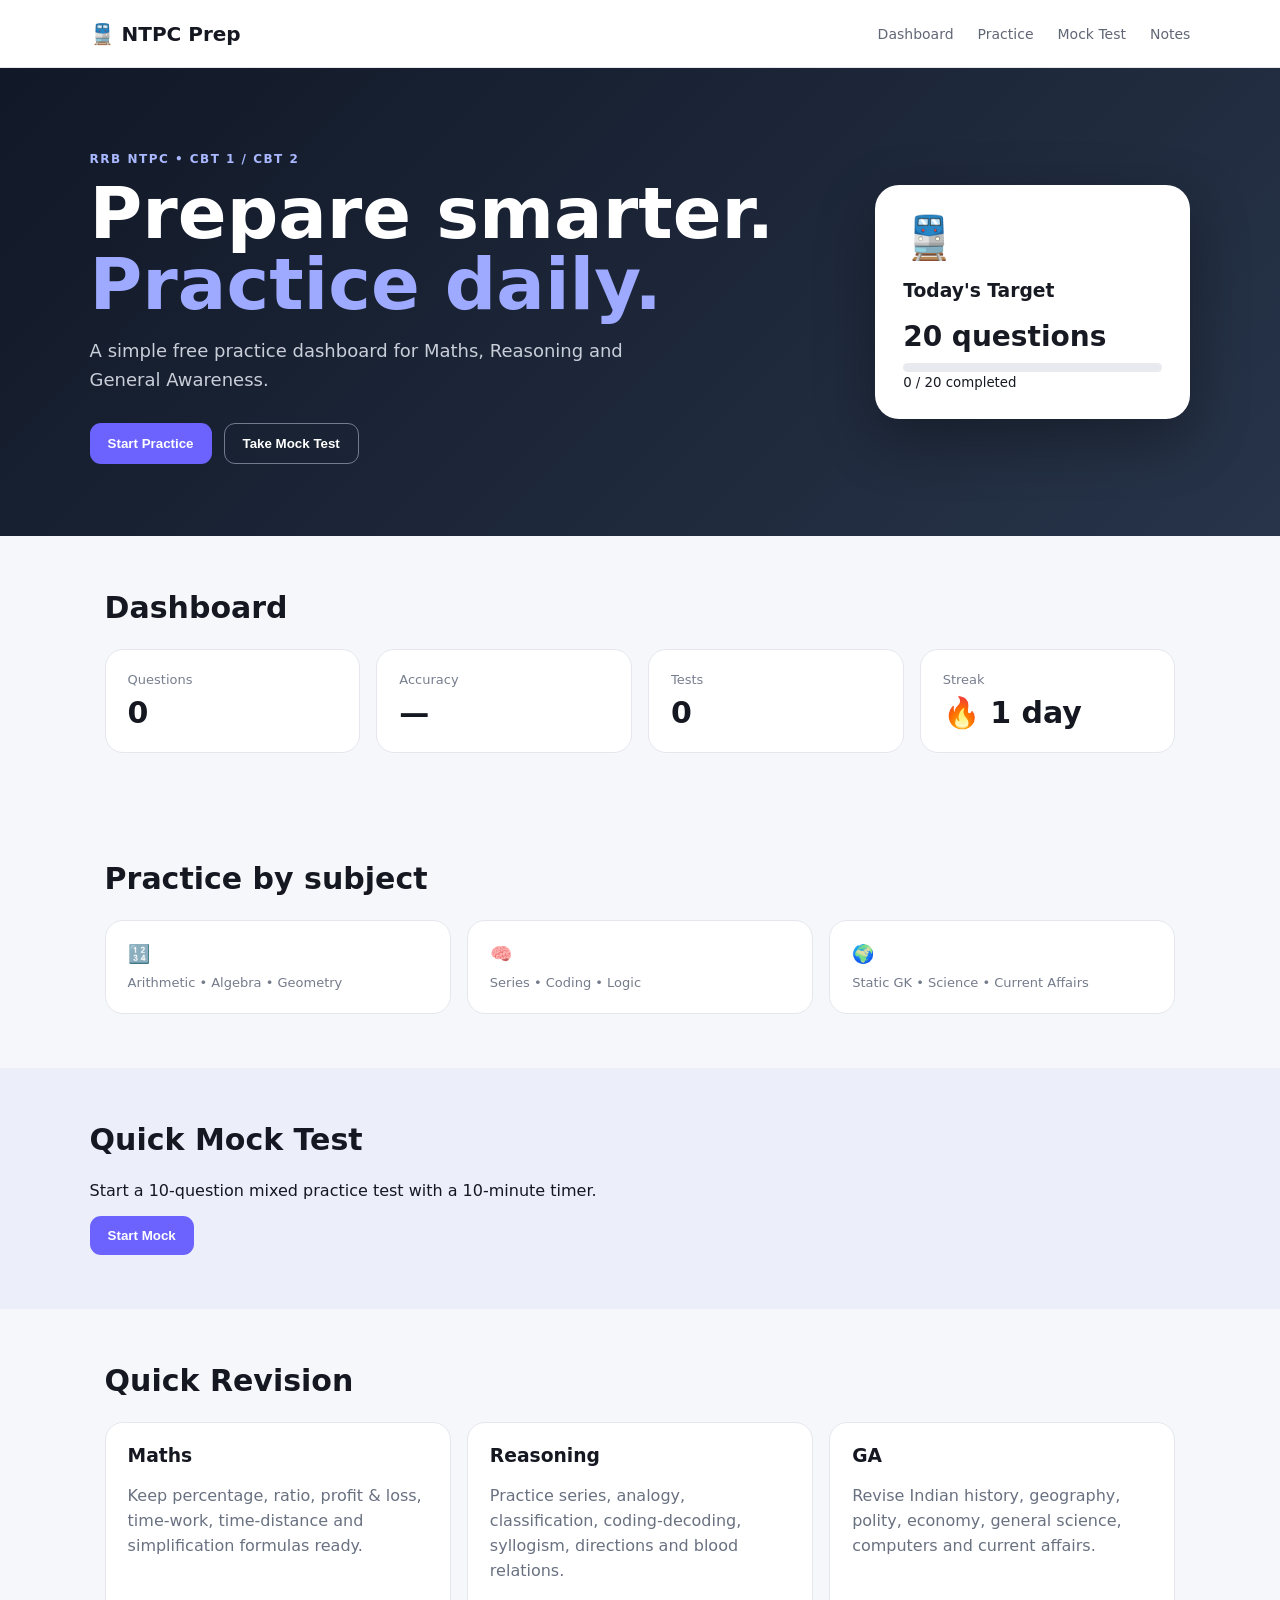
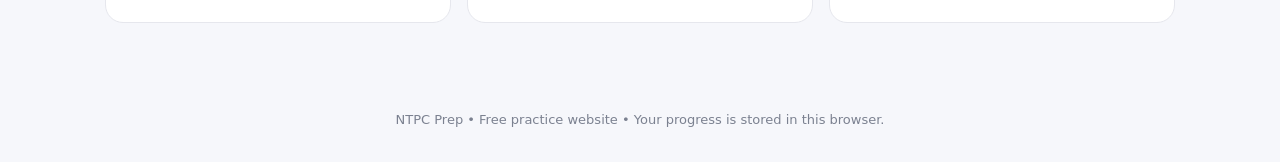
==== index.html @ fe6a7a43 "INITIAL changes" ====
<!DOCTYPE html>
<html lang="en">
<head>
<meta charset="UTF-8">
<meta name="viewport" content="width=device-width,initial-scale=1">
<title>NTPC Prep — RRB NTPC Practice</title>
<link rel="stylesheet" href="style.css">
</head>
<body>
<header class="topbar">
  <div class="brand">🚆 <span>NTPC Prep</span></div>
  <nav><a href="#dashboard">Dashboard</a><a href="#practice">Practice</a><a href="#mock">Mock Test</a><a href="#notes">Notes</a></nav>
</header>

<main>
<section class="hero">
  <div>
    <p class="eyebrow">RRB NTPC • CBT 1 / CBT 2</p>
    <h1>Prepare smarter.<br><span>Practice daily.</span></h1>
    <p class="sub">A simple free practice dashboard for Maths, Reasoning and General Awareness.</p>
    <div class="actions"><button onclick="scrollToId('practice')">Start Practice</button><button class="ghost" onclick="scrollToId('mock')">Take Mock Test</button></div>
  </div>
  <div class="hero-card">
    <div class="train">🚆</div>
    <h3>Today's Target</h3><strong id="target">20 questions</strong>
    <div class="progress"><i id="targetBar"></i></div>
    <small id="targetText">0 / 20 completed</small>
  </div>
</section>

<section id="dashboard" class="section">
<h2>Dashboard</h2>
<div class="cards">
  <div class="stat"><span>Questions</span><b id="qCount">0</b></div>
  <div class="stat"><span>Accuracy</span><b id="accuracy">—</b></div>
  <div class="stat"><span>Tests</span><b id="testCount">0</b></div>
  <div class="stat"><span>Streak</span><b>🔥 1 day</b></div>
</div>
</section>

<section id="practice" class="section">
<h2>Practice by subject</h2>
<div class="subjects">
 <button class="subject" onclick="startPractice('Maths')"><b>🔢 Maths</b><span>Arithmetic • Algebra • Geometry</span></button>
 <button class="subject" onclick="startPractice('Reasoning')"><b>🧠 Reasoning</b><span>Series • Coding • Logic</span></button>
 <button class="subject" onclick="startPractice('GA')"><b>🌍 General Awareness</b><span>Static GK • Science • Current Affairs</span></button>
</div>
<div id="quiz" class="quiz hidden"></div>
</section>

<section id="mock" class="section alt">
<h2>Quick Mock Test</h2>
<p>Start a 10-question mixed practice test with a 10-minute timer.</p>
<button onclick="startMock()">Start Mock</button>
<div id="mockBox" class="quiz hidden"></div>
</section>

<section id="notes" class="section">
<h2>Quick Revision</h2>
<div class="notes-grid">
 <article><h3>Maths</h3><p>Keep percentage, ratio, profit & loss, time-work, time-distance and simplification formulas ready.</p></article>
 <article><h3>Reasoning</h3><p>Practice series, analogy, classification, coding-decoding, syllogism, directions and blood relations.</p></article>
 <article><h3>GA</h3><p>Revise Indian history, geography, polity, economy, general science, computers and current affairs.</p></article>
</div>
</section>
</main>
<footer>NTPC Prep • Free practice website • Your progress is stored in this browser.</footer>
<script src="app.js"></script>
</body>
</html>
---- style.css ----
*{box-sizing:border-box}body{margin:0;font-family:Inter,system-ui,-apple-system,Segoe UI,sans-serif;background:#f6f7fb;color:#151821}a{text-decoration:none;color:inherit}.topbar{height:68px;background:#fff;border-bottom:1px solid #e7e8ee;display:flex;align-items:center;justify-content:space-between;padding:0 7%;position:sticky;top:0;z-index:10}.brand{font-weight:800;font-size:20px}.topbar nav{display:flex;gap:24px;color:#626776;font-size:14px}.hero{padding:72px 7%;display:grid;grid-template-columns:1.4fr .6fr;gap:50px;align-items:center;background:linear-gradient(135deg,#111827,#273449);color:#fff}.eyebrow{color:#a9b8ff;font-weight:700;letter-spacing:1.5px;font-size:12px}.hero h1{font-size:clamp(42px,6vw,72px);line-height:.98;margin:12px 0}.hero h1 span{color:#9eaaff}.sub{max-width:600px;color:#c9ced9;font-size:18px;line-height:1.6}.actions{display:flex;gap:12px;margin-top:28px}.hero-card{background:#fff;color:#171a22;padding:28px;border-radius:24px;box-shadow:0 20px 60px #0005}.train{font-size:42px}.hero-card strong{display:block;font-size:28px;margin:10px 0}.progress{height:9px;background:#e8eaf0;border-radius:99px;overflow:hidden}.progress i{display:block;height:100%;width:0;background:#6c63ff}.section{padding:54px 7%;max-width:1250px;margin:auto}.section h2{font-size:30px;margin:0 0 24px}.cards{display:grid;grid-template-columns:repeat(4,1fr);gap:16px}.stat,.subject,article{background:#fff;border:1px solid #e6e7ed;border-radius:18px;padding:22px}.stat span{display:block;color:#777e8e;font-size:13px}.stat b{font-size:30px;margin-top:8px;display:block}.subjects{display:grid;grid-template-columns:repeat(3,1fr);gap:16px}.subject{text-align:left;cursor:pointer;font:inherit}.subject b{display:block;font-size:18px;margin-bottom:8px}.subject span{color:#747b8b;font-size:13px}.alt{max-width:none;background:#eceefa}.quiz{margin-top:22px;background:#fff;border:1px solid #e1e3eb;border-radius:20px;padding:24px;max-width:800px}.hidden{display:none}.quiz h3{margin-top:0}.option{display:block;width:100%;text-align:left;padding:13px;margin:9px 0;border:1px solid #dddfea;border-radius:12px;background:#fafaff;cursor:pointer}.option:hover{border-color:#6c63ff}.option.correct{background:#e7f7ec;border-color:#42a866}.option.wrong{background:#fdeaea;border-color:#d75b5b}button{border:0;border-radius:11px;padding:12px 18px;background:#6c63ff;color:#fff;font-weight:700;cursor:pointer}.ghost{background:transparent;border:1px solid #727b90}.notes-grid{display:grid;grid-template-columns:repeat(3,1fr);gap:16px}article h3{margin-top:0}article p{color:#697181;line-height:1.55}footer{text-align:center;padding:35px;color:#7b8190;font-size:13px}@media(max-width:760px){.topbar nav{display:none}.hero{grid-template-columns:1fr;padding:50px 6%}.cards,.subjects,.notes-grid{grid-template-columns:1fr 1fr}.section{padding:42px 6%}}@media(max-width:480px){.cards,.subjects,.notes-grid{grid-template-columns:1fr}.hero h1{font-size:48px}}
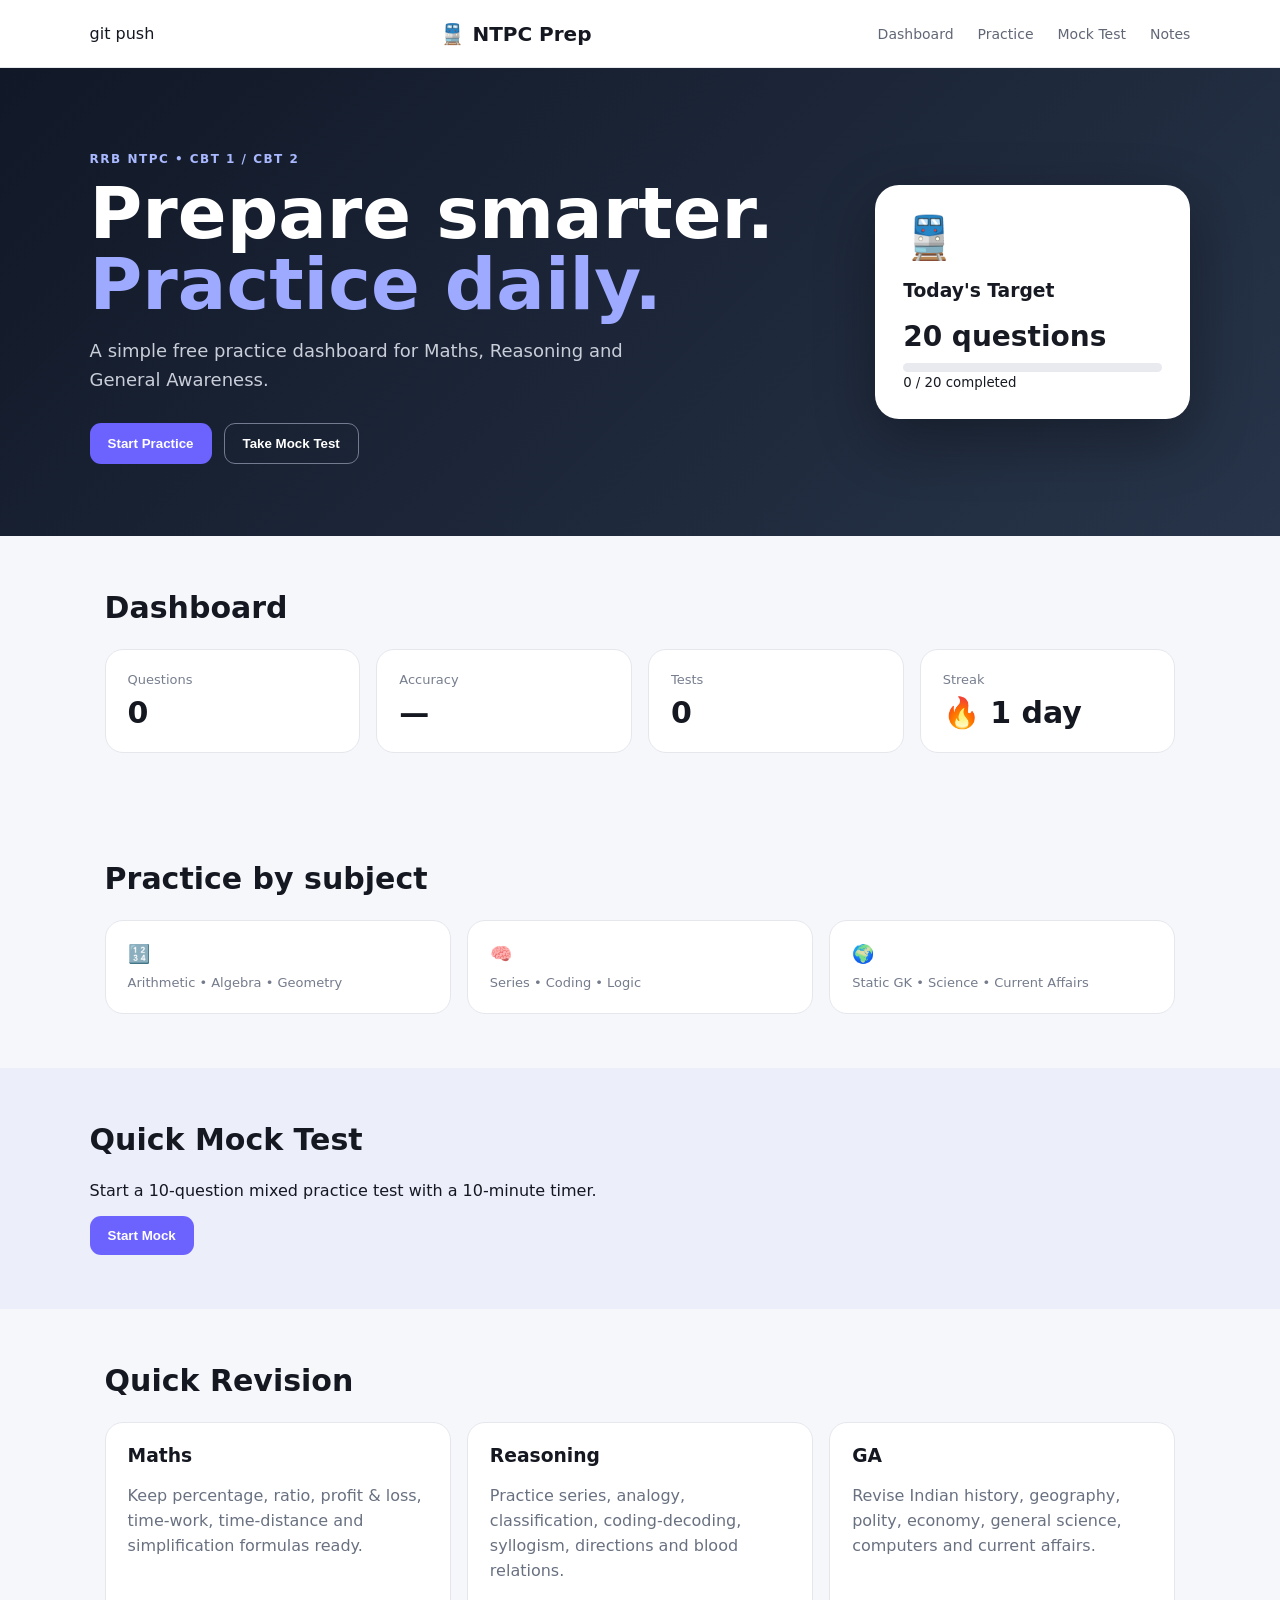
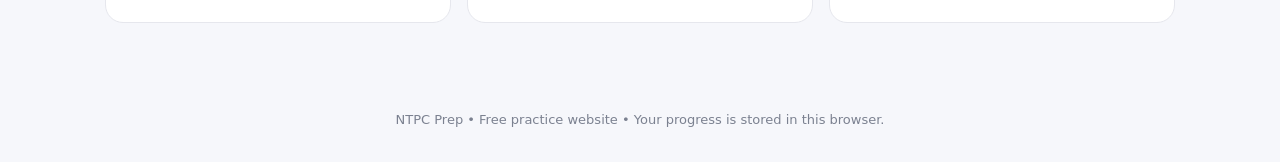
==== commit a5bcf4d8: "test" ====
--- a/index.html
+++ b/index.html
@@ -3,11 +3,11 @@
 <head>
 <meta charset="UTF-8">
 <meta name="viewport" content="width=device-width,initial-scale=1">
-<title>NTPC Prep — RRB NTPC Practice</title>
+<title>NTPC Prep — RRB NTPC</title>
 <link rel="stylesheet" href="style.css">
 </head>
 <body>
-<header class="topbar">
+<header class="topbar">git push
   <div class="brand">🚆 <span>NTPC Prep</span></div>
   <nav><a href="#dashboard">Dashboard</a><a href="#practice">Practice</a><a href="#mock">Mock Test</a><a href="#notes">Notes</a></nav>
 </header>
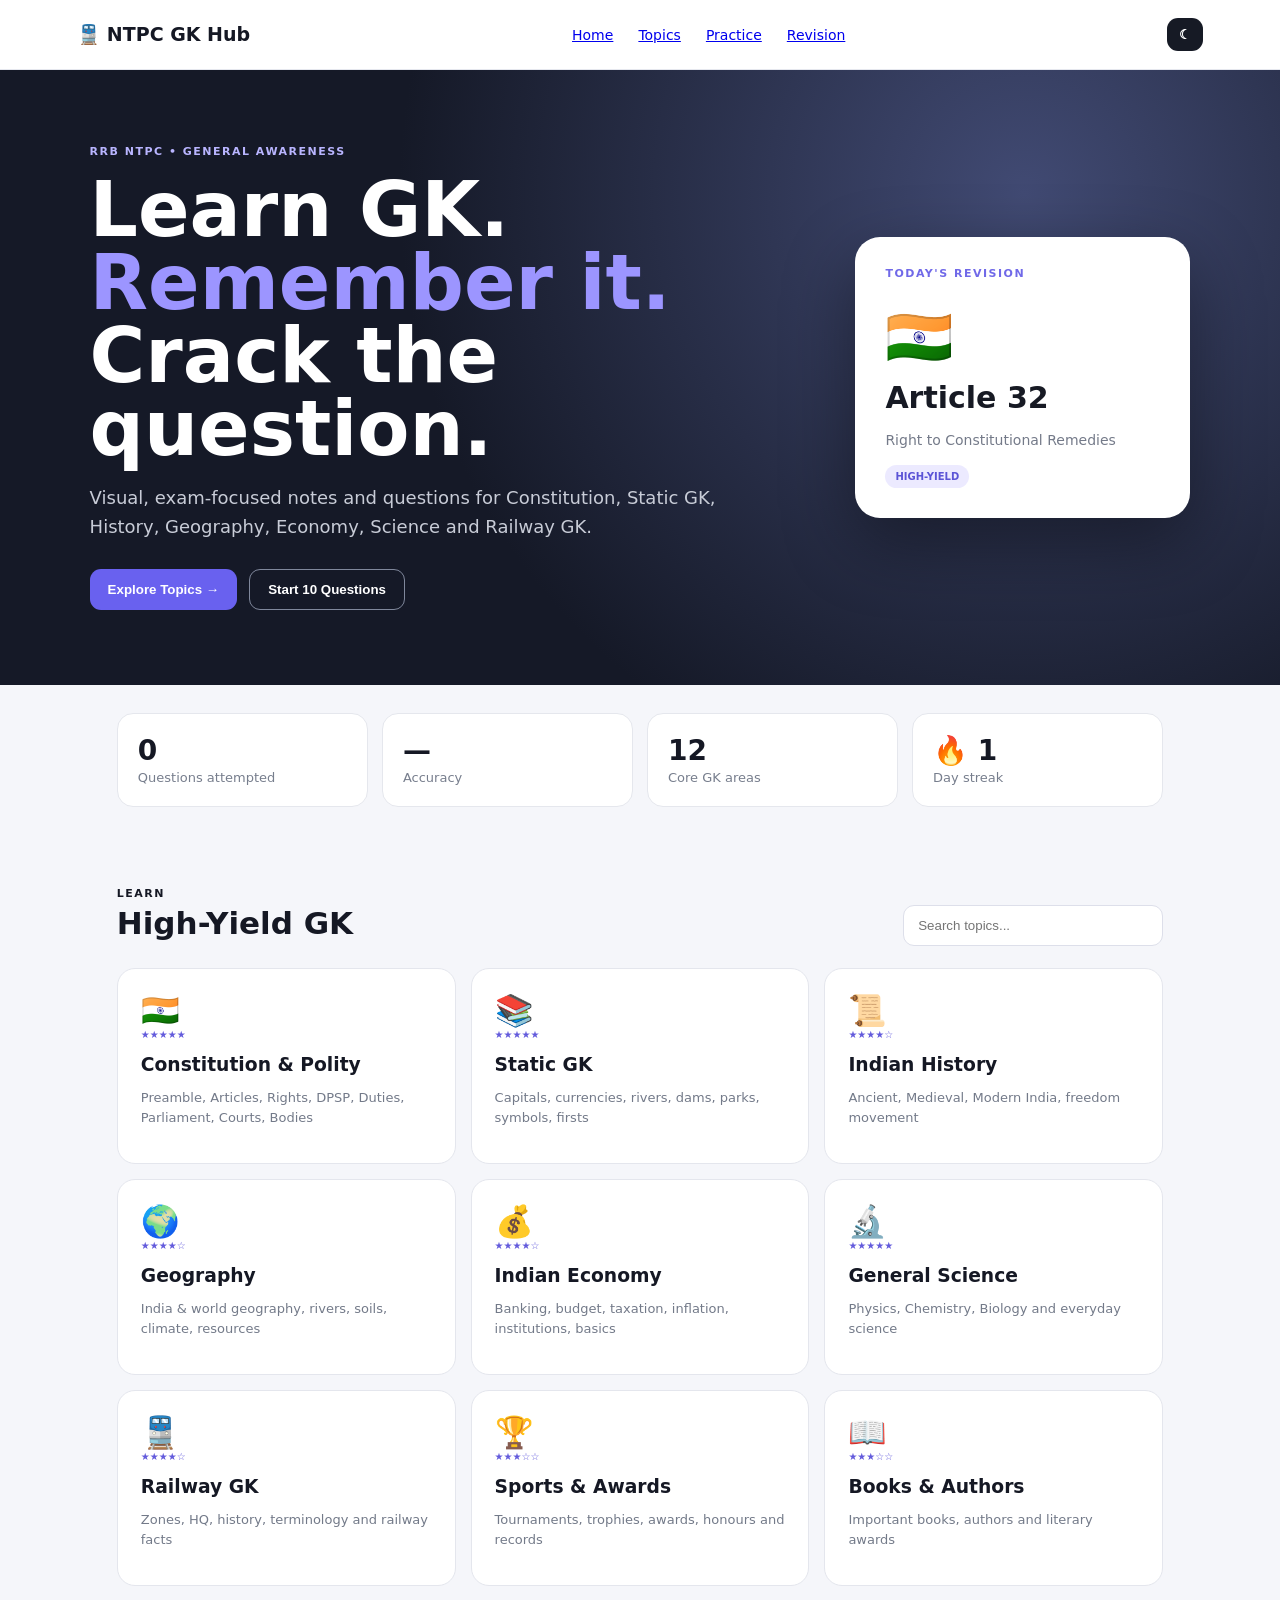
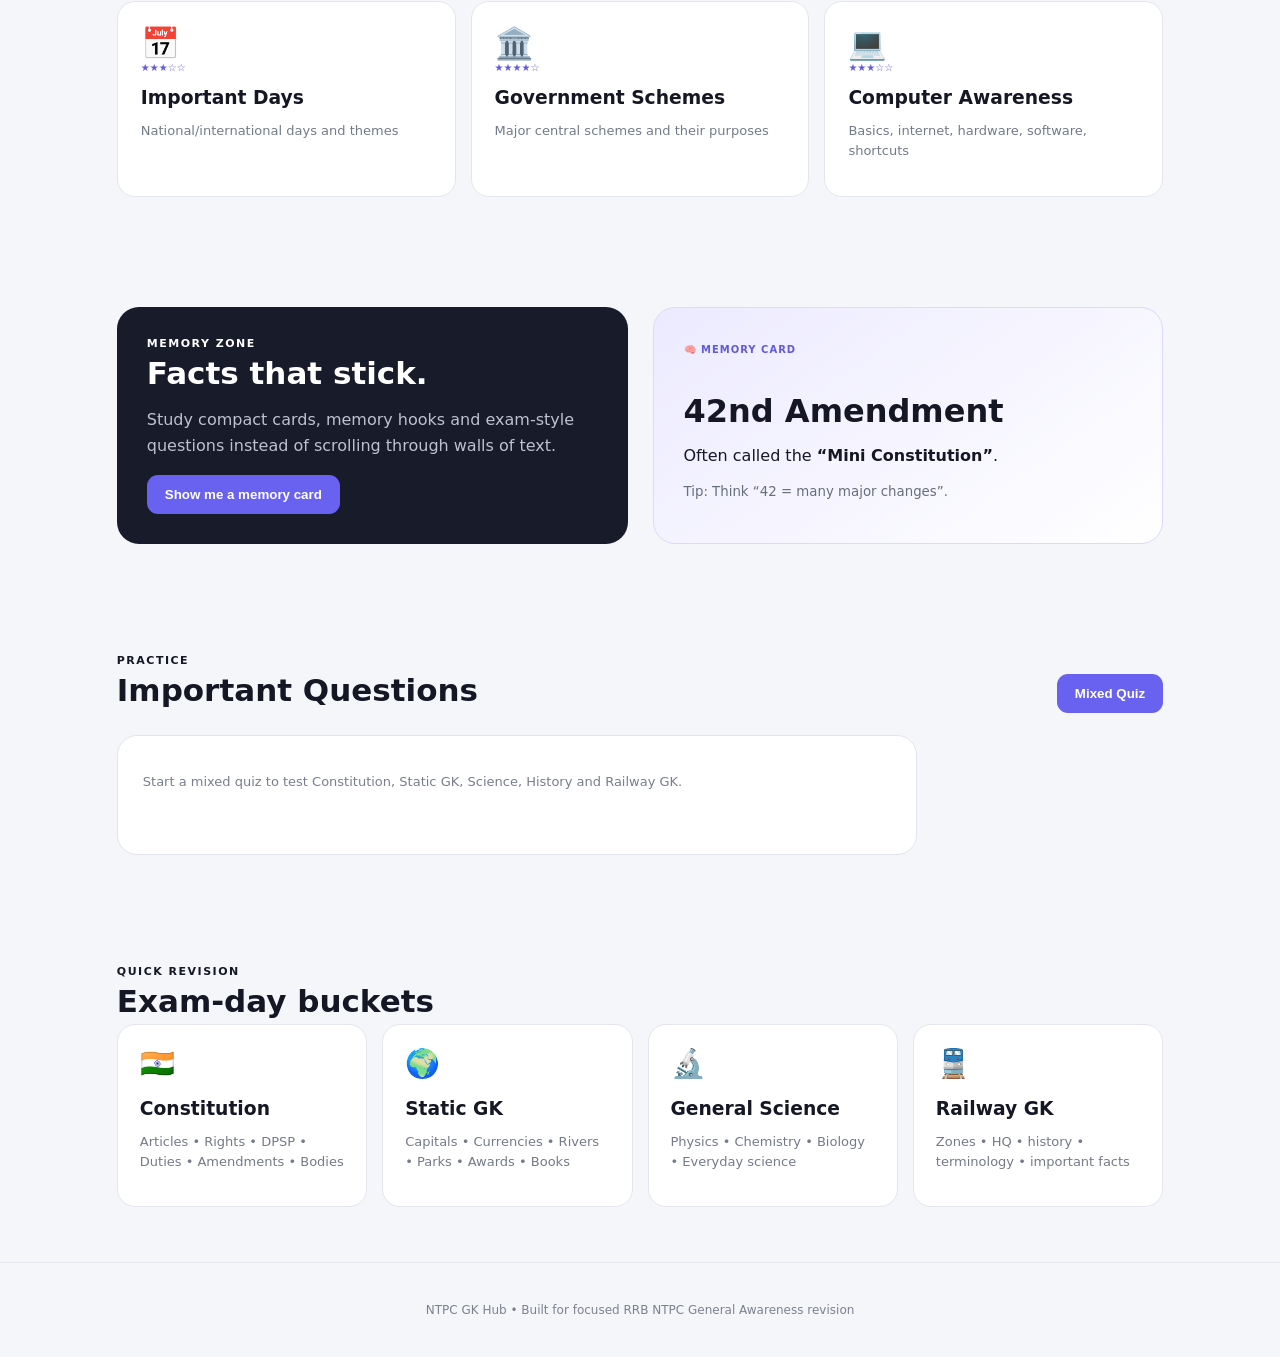
==== commit 76473443: "GS Specific" ====
--- a/index.html
+++ b/index.html
@@ -1,70 +1,66 @@
-<!DOCTYPE html>
+<!doctype html>
 <html lang="en">
 <head>
-<meta charset="UTF-8">
-<meta name="viewport" content="width=device-width,initial-scale=1">
-<title>NTPC Prep — RRB NTPC</title>
+<meta charset="utf-8"><meta name="viewport" content="width=device-width,initial-scale=1">
+<title>NTPC GK Hub — RRB NTPC General Awareness</title>
 <link rel="stylesheet" href="style.css">
 </head>
 <body>
-<header class="topbar">git push
-  <div class="brand">🚆 <span>NTPC Prep</span></div>
-  <nav><a href="#dashboard">Dashboard</a><a href="#practice">Practice</a><a href="#mock">Mock Test</a><a href="#notes">Notes</a></nav>
+<header class="top">
+  <div class="logo">🚆 <b>NTPC GK Hub</b></div>
+  <nav><a href="#home">Home</a><a href="#topics">Topics</a><a href="#practice">Practice</a><a href="#revision">Revision</a></nav>
+  <button class="mode" onclick="toggleMode()">☾</button>
 </header>
 
-<main>
+<main id="home">
 <section class="hero">
   <div>
-    <p class="eyebrow">RRB NTPC • CBT 1 / CBT 2</p>
-    <h1>Prepare smarter.<br><span>Practice daily.</span></h1>
-    <p class="sub">A simple free practice dashboard for Maths, Reasoning and General Awareness.</p>
-    <div class="actions"><button onclick="scrollToId('practice')">Start Practice</button><button class="ghost" onclick="scrollToId('mock')">Take Mock Test</button></div>
+    <div class="pill">RRB NTPC • GENERAL AWARENESS</div>
+    <h1>Learn GK.<br><em>Remember it.</em><br>Crack the question.</h1>
+    <p>Visual, exam-focused notes and questions for Constitution, Static GK, History, Geography, Economy, Science and Railway GK.</p>
+    <div class="heroBtns"><button onclick="go('topics')">Explore Topics →</button><button class="outline" onclick="startQuiz()">Start 10 Questions</button></div>
   </div>
-  <div class="hero-card">
-    <div class="train">🚆</div>
-    <h3>Today's Target</h3><strong id="target">20 questions</strong>
-    <div class="progress"><i id="targetBar"></i></div>
-    <small id="targetText">0 / 20 completed</small>
+  <div class="daily">
+    <div class="small">TODAY'S REVISION</div>
+    <div class="factIcon">🇮🇳</div>
+    <h3>Article 32</h3>
+    <p>Right to Constitutional Remedies</p>
+    <div class="tag">HIGH-YIELD</div>
   </div>
 </section>
 
-<section id="dashboard" class="section">
-<h2>Dashboard</h2>
-<div class="cards">
-  <div class="stat"><span>Questions</span><b id="qCount">0</b></div>
-  <div class="stat"><span>Accuracy</span><b id="accuracy">—</b></div>
-  <div class="stat"><span>Tests</span><b id="testCount">0</b></div>
-  <div class="stat"><span>Streak</span><b>🔥 1 day</b></div>
-</div>
+<section class="wrap stats">
+ <div><b id="qDone">0</b><span>Questions attempted</span></div>
+ <div><b id="accuracy">—</b><span>Accuracy</span></div>
+ <div><b>12</b><span>Core GK areas</span></div>
+ <div><b>🔥 1</b><span>Day streak</span></div>
 </section>
 
-<section id="practice" class="section">
-<h2>Practice by subject</h2>
-<div class="subjects">
- <button class="subject" onclick="startPractice('Maths')"><b>🔢 Maths</b><span>Arithmetic • Algebra • Geometry</span></button>
- <button class="subject" onclick="startPractice('Reasoning')"><b>🧠 Reasoning</b><span>Series • Coding • Logic</span></button>
- <button class="subject" onclick="startPractice('GA')"><b>🌍 General Awareness</b><span>Static GK • Science • Current Affairs</span></button>
-</div>
-<div id="quiz" class="quiz hidden"></div>
+<section class="wrap" id="topics">
+  <div class="sectionHead"><div><div class="eyebrow">LEARN</div><h2>High-Yield GK</h2></div><input id="search" oninput="filterTopics()" placeholder="Search topics..."></div>
+  <div class="topicGrid" id="topicGrid"></div>
 </section>
 
-<section id="mock" class="section alt">
-<h2>Quick Mock Test</h2>
-<p>Start a 10-question mixed practice test with a 10-minute timer.</p>
-<button onclick="startMock()">Start Mock</button>
-<div id="mockBox" class="quiz hidden"></div>
+<section class="feature wrap">
+ <div class="featureText"><div class="eyebrow">MEMORY ZONE</div><h2>Facts that stick.</h2><p>Study compact cards, memory hooks and exam-style questions instead of scrolling through walls of text.</p><button onclick="showMemory()">Show me a memory card</button></div>
+ <div id="memoryCard" class="memoryCard"><span>🧠 MEMORY CARD</span><h3>42nd Amendment</h3><p>Often called the <b>“Mini Constitution”</b>.</p><small>Tip: Think “42 = many major changes”.</small></div>
 </section>
 
-<section id="notes" class="section">
-<h2>Quick Revision</h2>
-<div class="notes-grid">
- <article><h3>Maths</h3><p>Keep percentage, ratio, profit & loss, time-work, time-distance and simplification formulas ready.</p></article>
- <article><h3>Reasoning</h3><p>Practice series, analogy, classification, coding-decoding, syllogism, directions and blood relations.</p></article>
- <article><h3>GA</h3><p>Revise Indian history, geography, polity, economy, general science, computers and current affairs.</p></article>
-</div>
+<section class="wrap" id="practice">
+ <div class="sectionHead"><div><div class="eyebrow">PRACTICE</div><h2>Important Questions</h2></div><button onclick="startQuiz()">Mixed Quiz</button></div>
+ <div id="quiz" class="quiz"><p class="muted">Start a mixed quiz to test Constitution, Static GK, Science, History and Railway GK.</p></div>
+</section>
+
+<section class="wrap" id="revision">
+ <div class="eyebrow">QUICK REVISION</div><h2>Exam-day buckets</h2>
+ <div class="revisionGrid">
+  <article><span>🇮🇳</span><h3>Constitution</h3><p>Articles • Rights • DPSP • Duties • Amendments • Bodies</p></article>
+  <article><span>🌍</span><h3>Static GK</h3><p>Capitals • Currencies • Rivers • Parks • Awards • Books</p></article>
+  <article><span>🔬</span><h3>General Science</h3><p>Physics • Chemistry • Biology • Everyday science</p></article>
+  <article><span>🚆</span><h3>Railway GK</h3><p>Zones • HQ • history • terminology • important facts</p></article>
+ </div>
 </section>
 </main>
-<footer>NTPC Prep • Free practice website • Your progress is stored in this browser.</footer>
+<footer>NTPC GK Hub • Built for focused RRB NTPC General Awareness revision</footer>
 <script src="app.js"></script>
-</body>
-</html>+</body></html>
--- a/style.css
+++ b/style.css
@@ -1 +1,2 @@
-*{box-sizing:border-box}body{margin:0;font-family:Inter,system-ui,-apple-system,Segoe UI,sans-serif;background:#f6f7fb;color:#151821}a{text-decoration:none;color:inherit}.topbar{height:68px;background:#fff;border-bottom:1px solid #e7e8ee;display:flex;align-items:center;justify-content:space-between;padding:0 7%;position:sticky;top:0;z-index:10}.brand{font-weight:800;font-size:20px}.topbar nav{display:flex;gap:24px;color:#626776;font-size:14px}.hero{padding:72px 7%;display:grid;grid-template-columns:1.4fr .6fr;gap:50px;align-items:center;background:linear-gradient(135deg,#111827,#273449);color:#fff}.eyebrow{color:#a9b8ff;font-weight:700;letter-spacing:1.5px;font-size:12px}.hero h1{font-size:clamp(42px,6vw,72px);line-height:.98;margin:12px 0}.hero h1 span{color:#9eaaff}.sub{max-width:600px;color:#c9ced9;font-size:18px;line-height:1.6}.actions{display:flex;gap:12px;margin-top:28px}.hero-card{background:#fff;color:#171a22;padding:28px;border-radius:24px;box-shadow:0 20px 60px #0005}.train{font-size:42px}.hero-card strong{display:block;font-size:28px;margin:10px 0}.progress{height:9px;background:#e8eaf0;border-radius:99px;overflow:hidden}.progress i{display:block;height:100%;width:0;background:#6c63ff}.section{padding:54px 7%;max-width:1250px;margin:auto}.section h2{font-size:30px;margin:0 0 24px}.cards{display:grid;grid-template-columns:repeat(4,1fr);gap:16px}.stat,.subject,article{background:#fff;border:1px solid #e6e7ed;border-radius:18px;padding:22px}.stat span{display:block;color:#777e8e;font-size:13px}.stat b{font-size:30px;margin-top:8px;display:block}.subjects{display:grid;grid-template-columns:repeat(3,1fr);gap:16px}.subject{text-align:left;cursor:pointer;font:inherit}.subject b{display:block;font-size:18px;margin-bottom:8px}.subject span{color:#747b8b;font-size:13px}.alt{max-width:none;background:#eceefa}.quiz{margin-top:22px;background:#fff;border:1px solid #e1e3eb;border-radius:20px;padding:24px;max-width:800px}.hidden{display:none}.quiz h3{margin-top:0}.option{display:block;width:100%;text-align:left;padding:13px;margin:9px 0;border:1px solid #dddfea;border-radius:12px;background:#fafaff;cursor:pointer}.option:hover{border-color:#6c63ff}.option.correct{background:#e7f7ec;border-color:#42a866}.option.wrong{background:#fdeaea;border-color:#d75b5b}button{border:0;border-radius:11px;padding:12px 18px;background:#6c63ff;color:#fff;font-weight:700;cursor:pointer}.ghost{background:transparent;border:1px solid #727b90}.notes-grid{display:grid;grid-template-columns:repeat(3,1fr);gap:16px}article h3{margin-top:0}article p{color:#697181;line-height:1.55}footer{text-align:center;padding:35px;color:#7b8190;font-size:13px}@media(max-width:760px){.topbar nav{display:none}.hero{grid-template-columns:1fr;padding:50px 6%}.cards,.subjects,.notes-grid{grid-template-columns:1fr 1fr}.section{padding:42px 6%}}@media(max-width:480px){.cards,.subjects,.notes-grid{grid-template-columns:1fr}.hero h1{font-size:48px}}
+*{box-sizing:border-box}html{scroll-behavior:smooth}body{margin:0;background:#f5f6fa;color:#151824;font-family:Inter,ui-sans-serif,system-ui,-apple-system,Segoe UI,sans-serif}.top{height:70px;display:flex;align-items:center;justify-content:space-between;padding:0 6%;background:#fff;border-bottom:1px solid #e5e7ee;position:sticky;top:0;z-index:20}.logo{font-size:19px}.top nav{display:flex;gap:25px;font-size:14px;color:#646b7a}.top nav a:hover{color:#5d55df}.mode{background:#161a25;padding:9px 12px}.hero{padding:75px 7%;display:grid;grid-template-columns:1.35fr .65fr;gap:70px;align-items:center;background:radial-gradient(circle at 80% 20%,#414a73,#151927 55%);color:#fff}.pill,.eyebrow,.small{font-size:11px;font-weight:800;letter-spacing:1.5px}.pill{color:#b9b5ff}.hero h1{font-size:clamp(44px,6vw,76px);line-height:.96;margin:16px 0}.hero h1 em{color:#9c95ff;font-style:normal}.hero p{max-width:680px;color:#c8ccd7;font-size:18px;line-height:1.6}.heroBtns{display:flex;gap:12px;margin-top:28px}button{border:0;border-radius:11px;padding:12px 18px;background:#6961ef;color:#fff;font-weight:800;cursor:pointer}button:hover{transform:translateY(-1px)}button.outline{background:transparent;border:1px solid #7f879b}.daily{background:#fff;color:#171a24;border-radius:25px;padding:30px;box-shadow:0 25px 70px #0006}.daily .small{color:#7069e8}.factIcon{font-size:55px;margin-top:25px}.daily h3{font-size:30px;margin:10px 0 3px}.daily p{font-size:14px;color:#747a89}.tag{display:inline-block;background:#eceaff;color:#5b54d6;border-radius:99px;padding:6px 10px;font-size:10px;font-weight:800}.wrap{max-width:1200px;margin:auto;padding:55px 6%}.stats{display:grid;grid-template-columns:repeat(4,1fr);gap:14px;padding-top:28px;padding-bottom:25px}.stats div{background:#fff;border:1px solid #e5e7ed;border-radius:16px;padding:20px}.stats b{font-size:28px;display:block}.stats span,.muted{color:#777e8d;font-size:13px}.sectionHead{display:flex;justify-content:space-between;align-items:end;gap:20px;margin-bottom:22px}.sectionHead h2,h2{margin:5px 0;font-size:31px}.sectionHead input{width:260px;border:1px solid #dddfea;border-radius:11px;padding:12px 14px;background:#fff}.topicGrid{display:grid;grid-template-columns:repeat(3,1fr);gap:15px}.topic{background:#fff;border:1px solid #e4e6ed;border-radius:18px;padding:23px;cursor:pointer;transition:.18s}.topic:hover{box-shadow:0 12px 30px #1d23401a;transform:translateY(-3px)}.topic .ico{font-size:31px}.topic h3{margin:14px 0 7px}.topic p{color:#737a89;font-size:13px;line-height:1.5}.level{font-size:10px;font-weight:800;color:#635bdc}.feature{display:grid;grid-template-columns:1fr 1fr;gap:25px;align-items:stretch}.featureText,.memoryCard{border-radius:22px;padding:30px}.featureText{background:#171b2a;color:#fff}.featureText p{color:#bdc2cf;line-height:1.6}.memoryCard{background:linear-gradient(145deg,#eceaff,#fff);border:1px solid #dcd9ff}.memoryCard span{font-size:10px;font-weight:900;color:#625bd8;letter-spacing:1px}.memoryCard h3{font-size:32px;margin:35px 0 8px}.memoryCard small{color:#676e7c}.quiz{background:#fff;border:1px solid #e3e5ec;border-radius:20px;padding:25px;max-width:800px;min-height:120px}.option{display:block;width:100%;margin:9px 0;text-align:left;background:#fafaff;color:#202331;border:1px solid #dddfea}.option.correct{background:#e8f7ec;border-color:#50a76c}.option.wrong{background:#fde9e9;border-color:#d45b5b}.revisionGrid{display:grid;grid-template-columns:repeat(4,1fr);gap:15px}.revisionGrid article{background:#fff;border:1px solid #e4e6ed;border-radius:18px;padding:22px}.revisionGrid article span{font-size:28px}.revisionGrid h3{margin-bottom:7px}.revisionGrid p{font-size:13px;color:#737a89;line-height:1.5}footer{text-align:center;padding:40px;color:#7b8190;font-size:12px;border-top:1px solid #e4e6ed}@media(max-width:800px){.top nav{display:none}.hero{grid-template-columns:1fr;padding:55px 6%}.stats{grid-template-columns:1fr 1fr}.topicGrid,.revisionGrid,.feature{grid-template-columns:1fr 1fr}.sectionHead{align-items:stretch;flex-direction:column}.sectionHead input{width:100%}}@media(max-width:520px){.stats,.topicGrid,.revisionGrid,.feature{grid-template-columns:1fr}.hero h1{font-size:50px}}
+body.dark{background:#10121a;color:#eee}.dark .top,.dark .stats div,.dark .topic,.dark .quiz,.dark .revisionGrid article,.dark .daily,.dark .sectionHead input{background:#181b26;color:#eee;border-color:#292d3b}.dark .topic p,.dark .revisionGrid p,.dark .daily p{color:#a7adbc}.dark .memoryCard{background:#242238;color:#eee}.dark .featureText{background:#090b12}
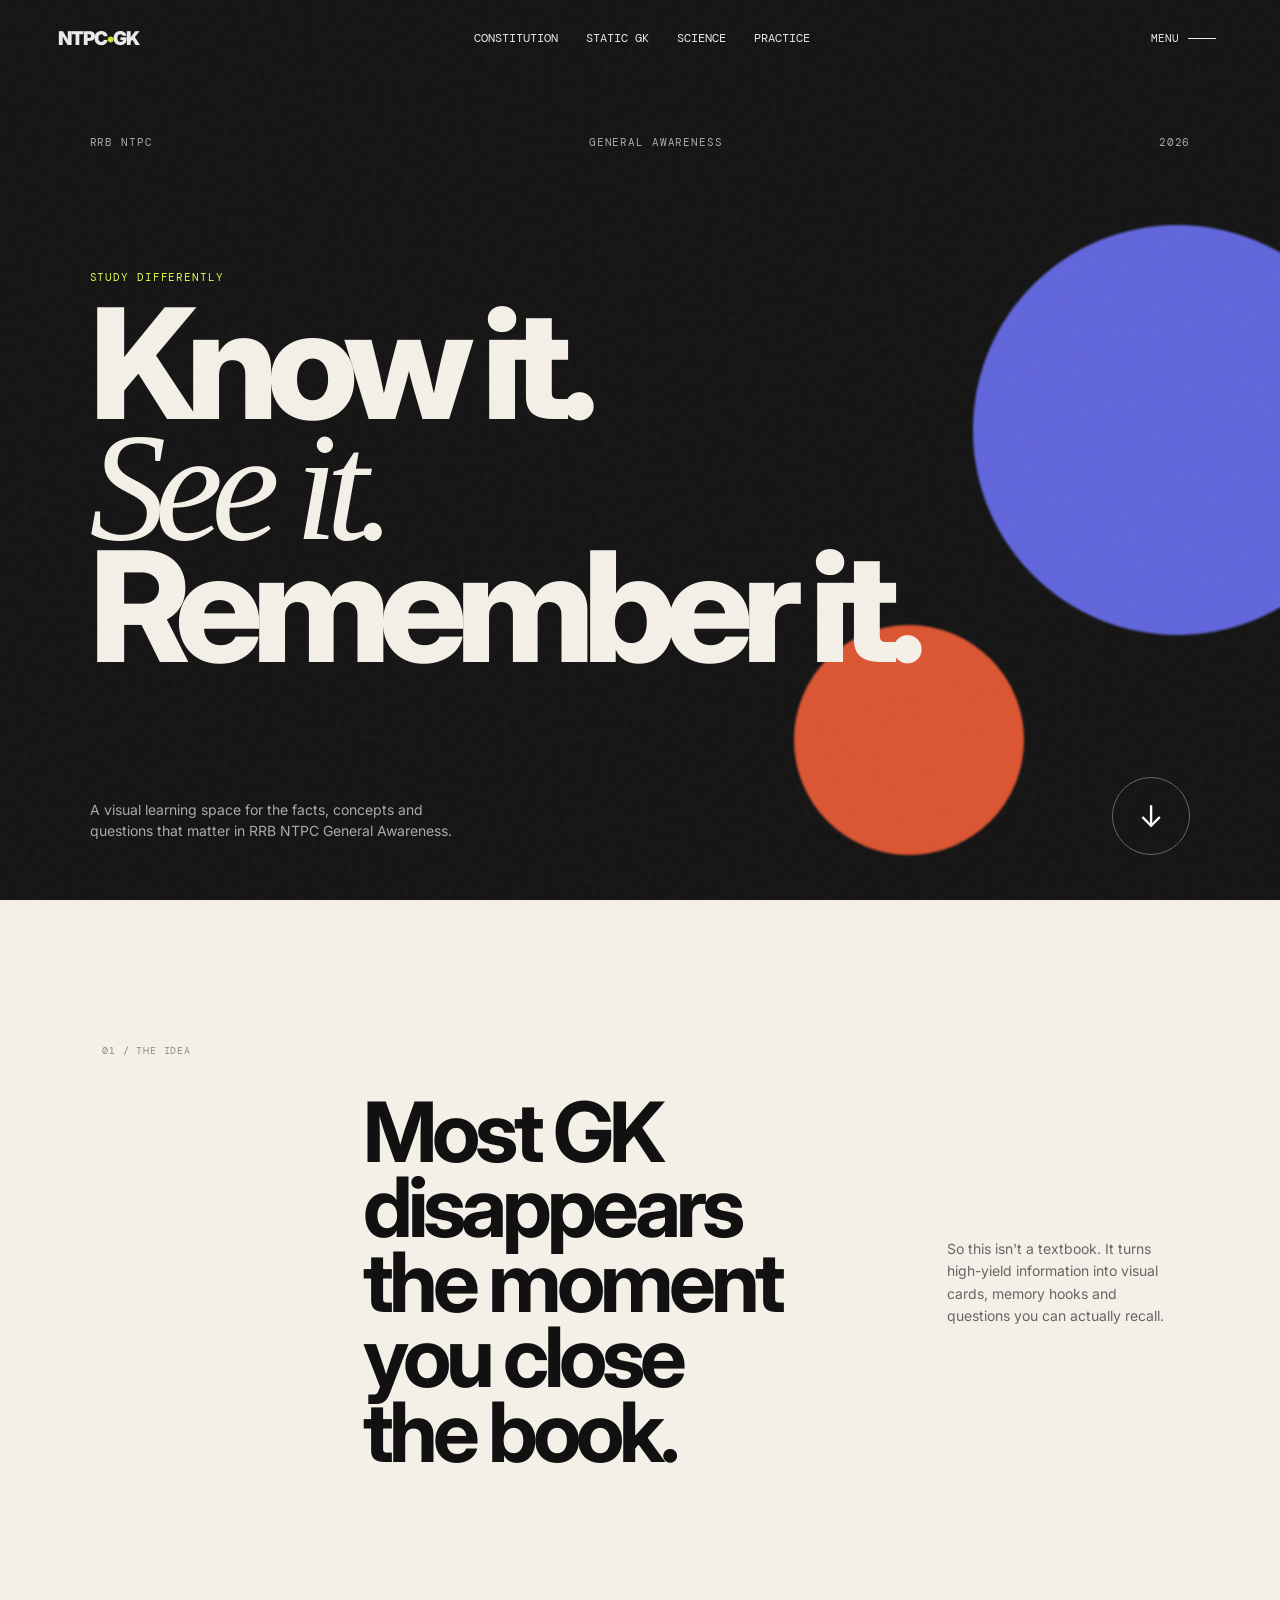
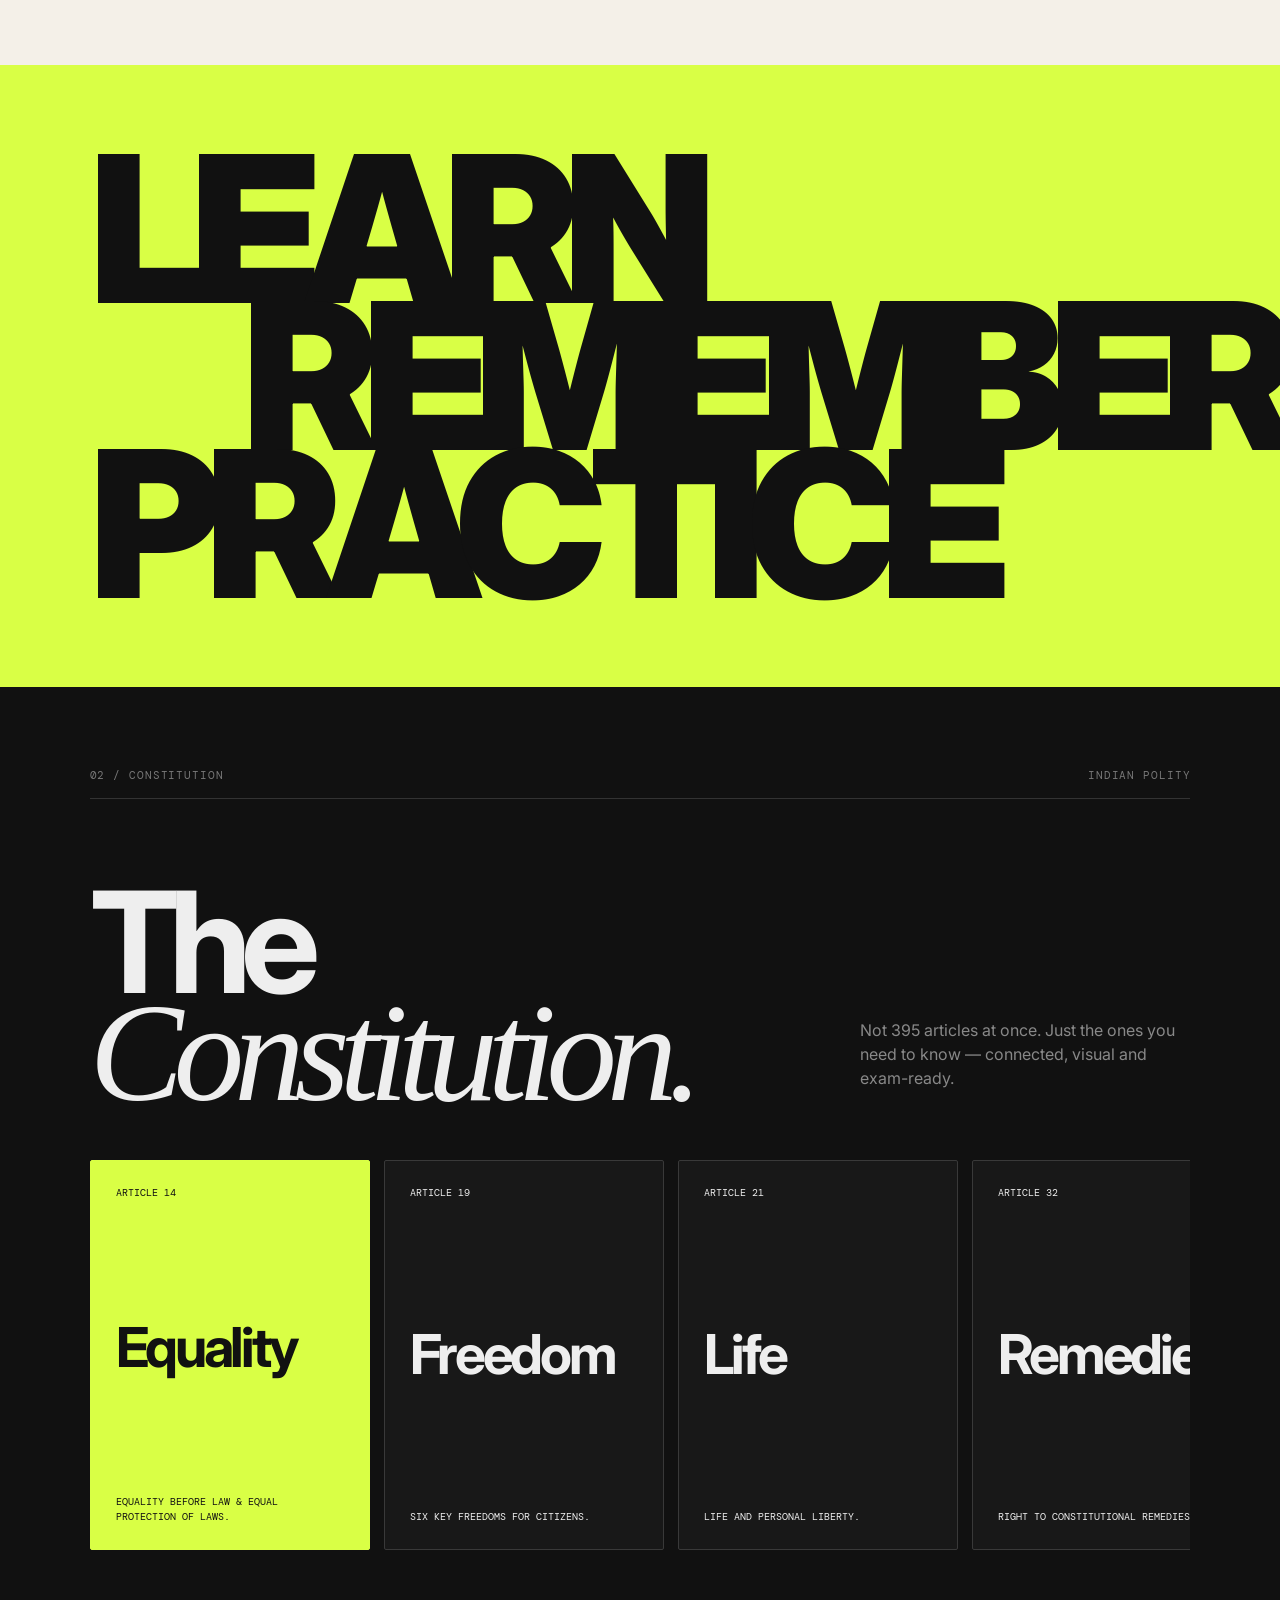
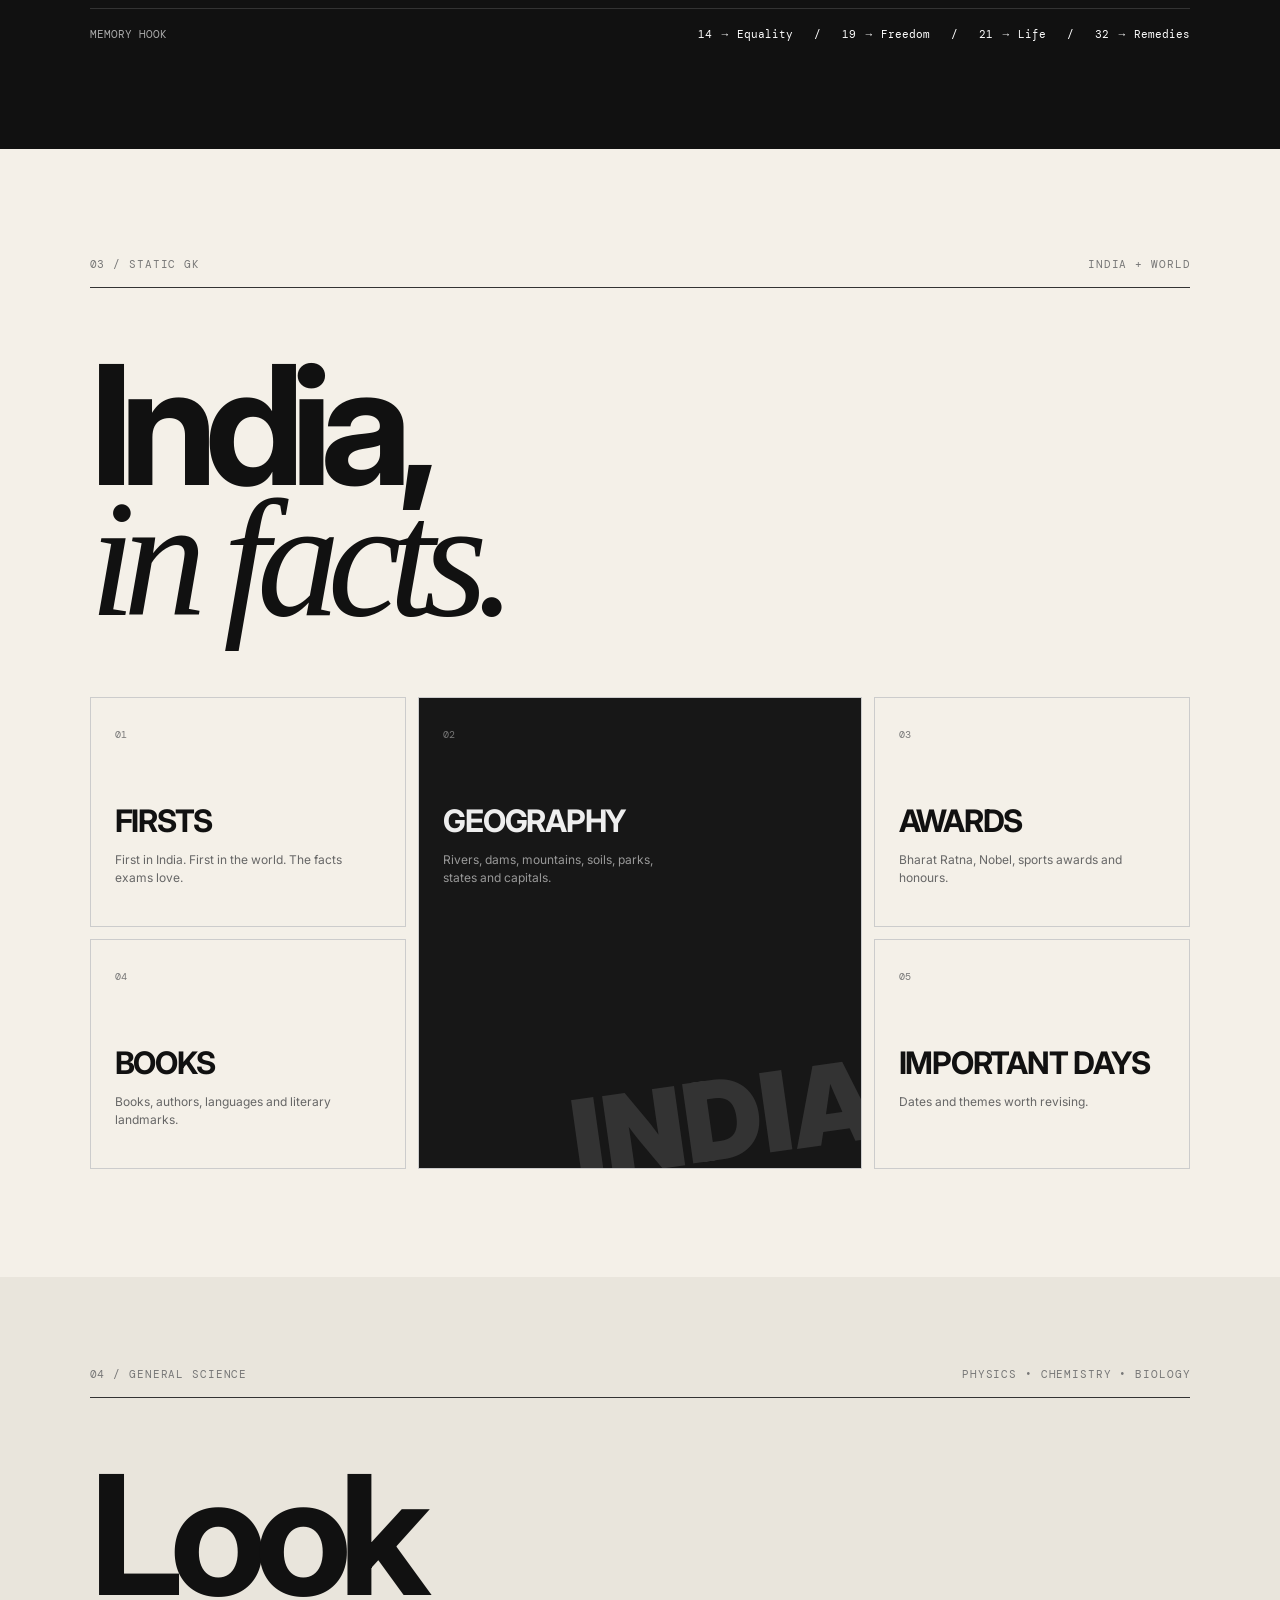
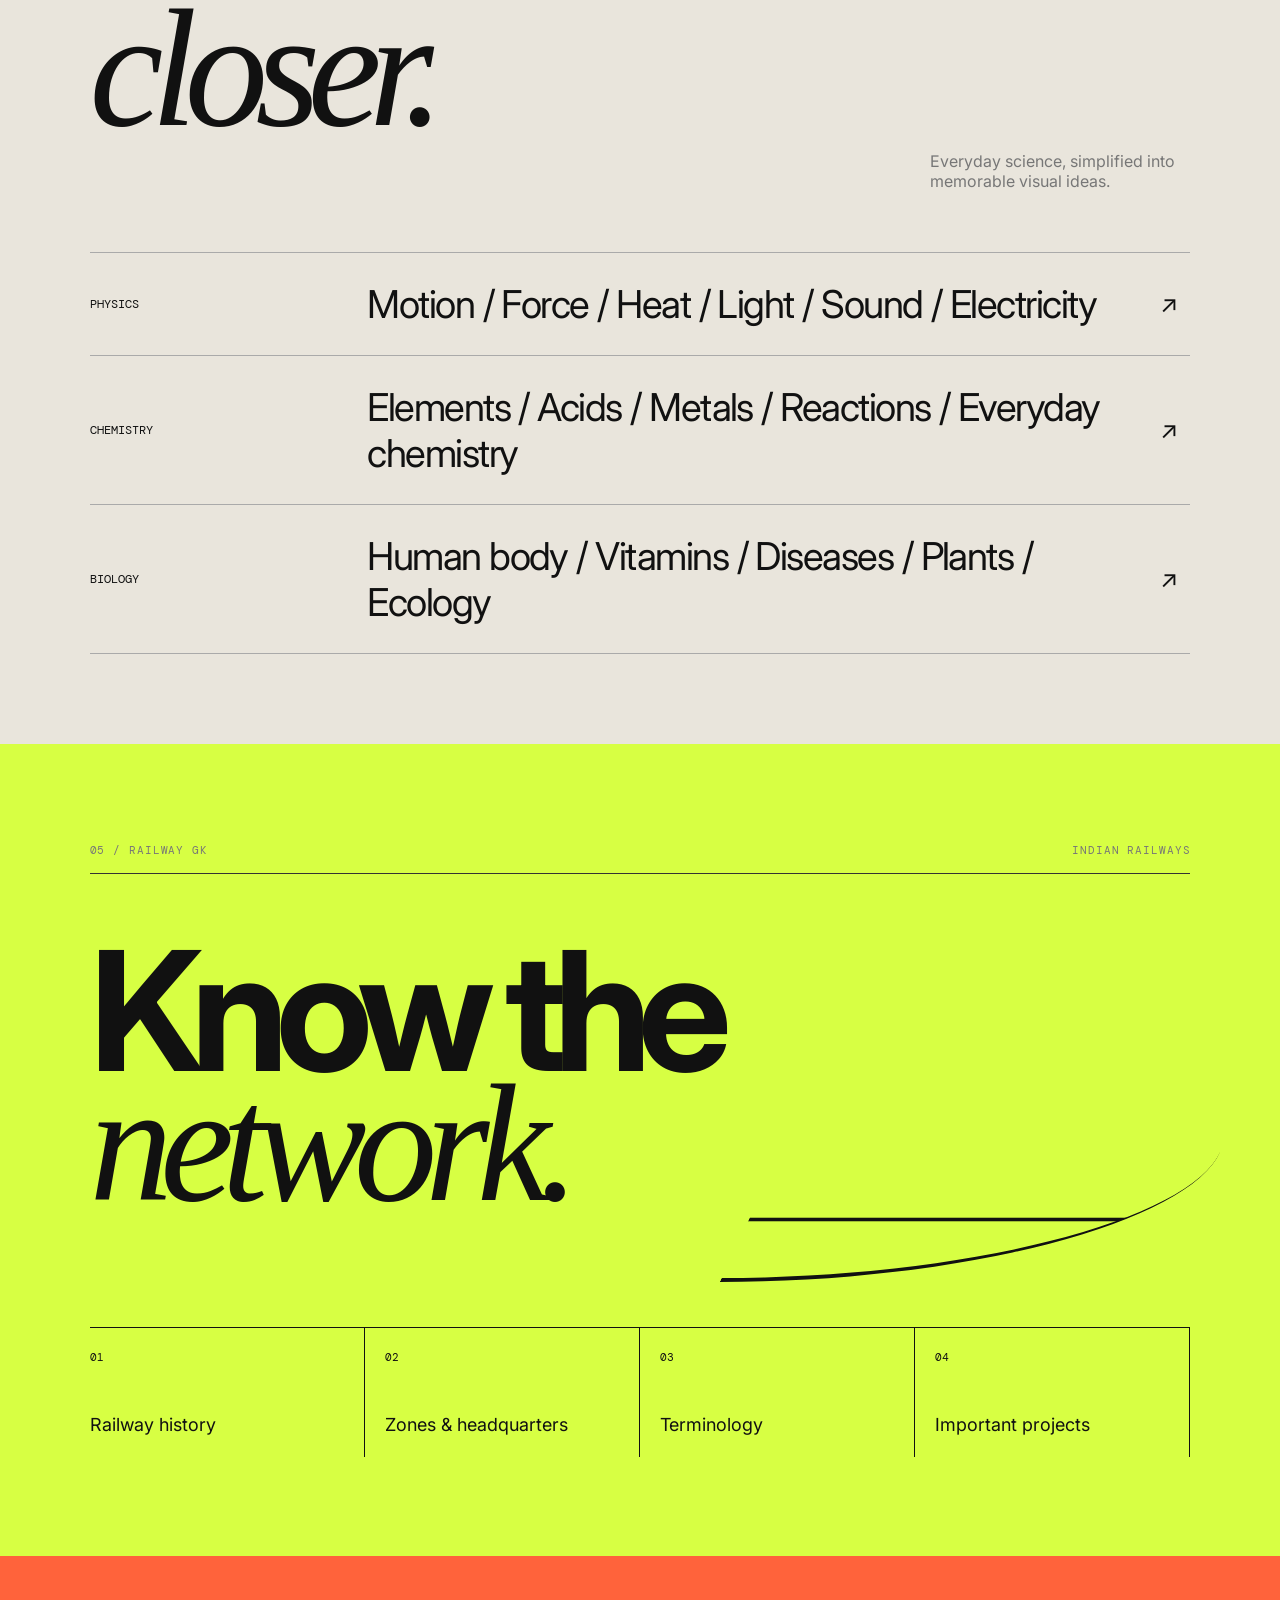
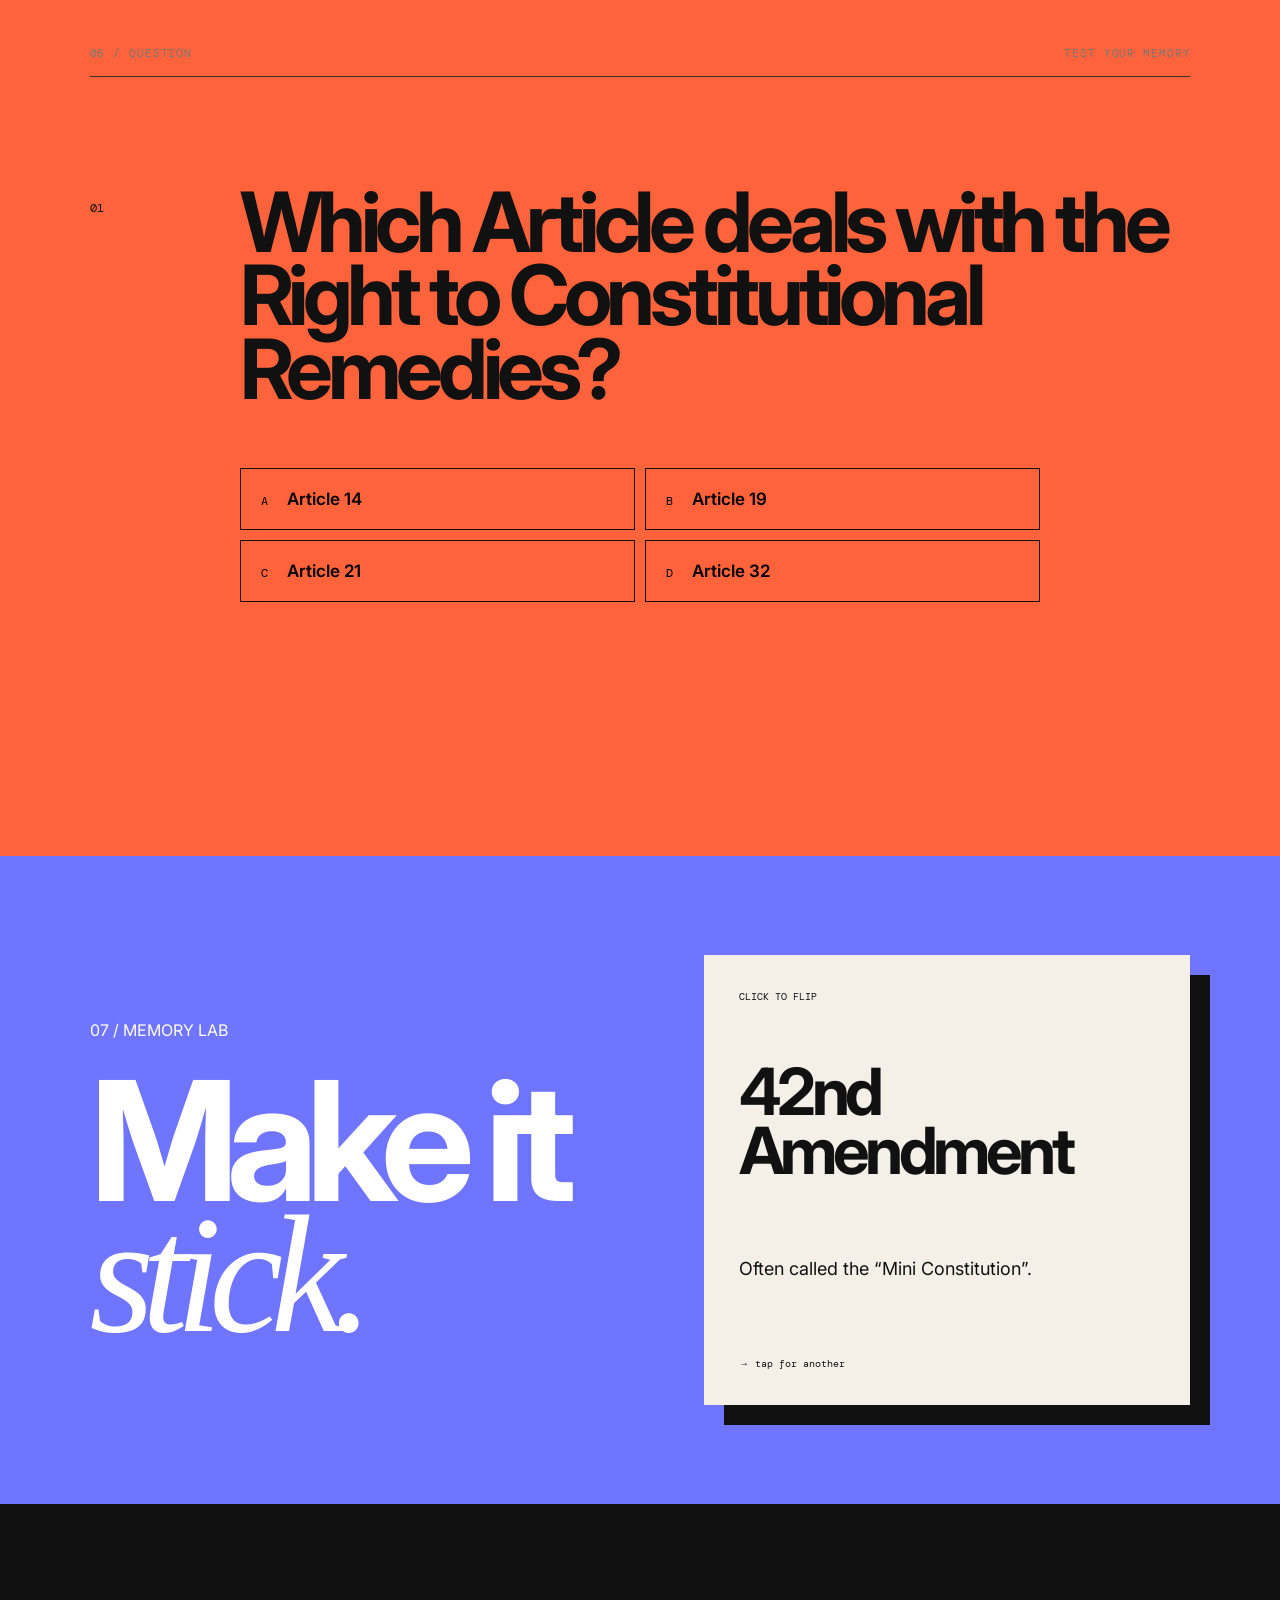
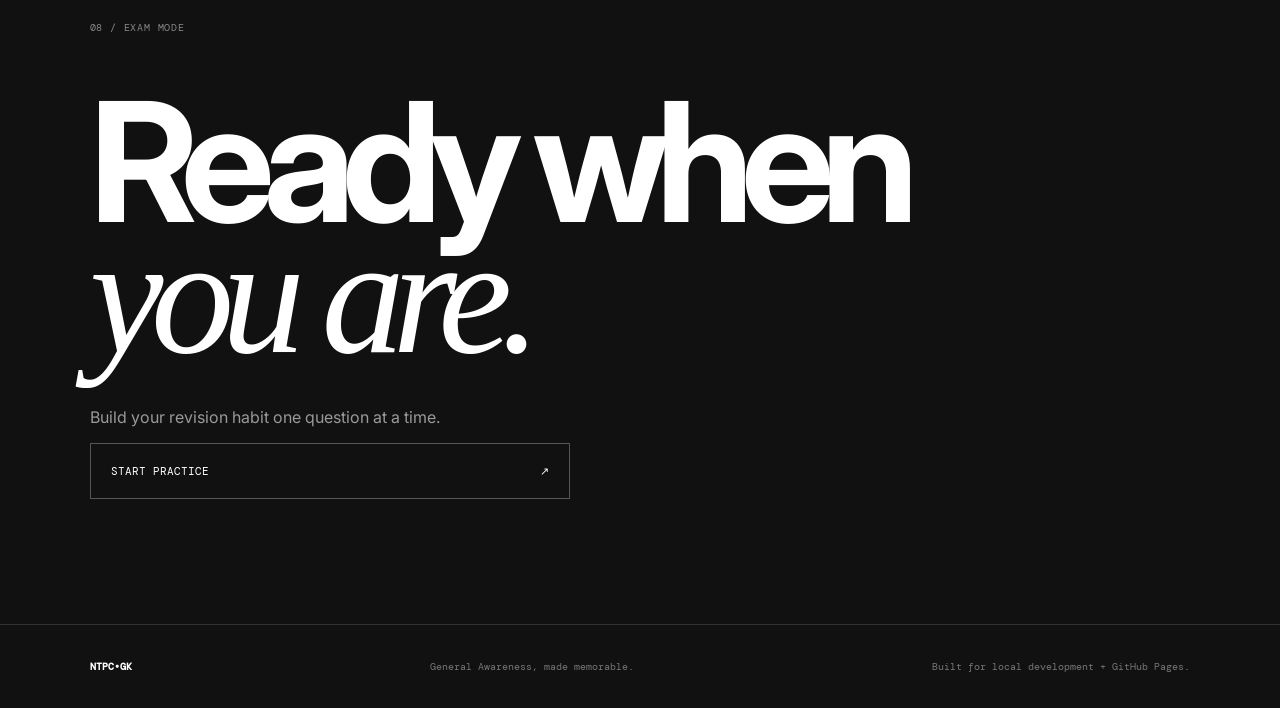
==== commit 9b390165: "Version 3" ====
--- a/index.html
+++ b/index.html
@@ -1,66 +1,97 @@
 <!doctype html>
-<html lang="en">
-<head>
+<html lang="en"><head>
 <meta charset="utf-8"><meta name="viewport" content="width=device-width,initial-scale=1">
-<title>NTPC GK Hub — RRB NTPC General Awareness</title>
-<link rel="stylesheet" href="style.css">
-</head>
-<body>
-<header class="top">
-  <div class="logo">🚆 <b>NTPC GK Hub</b></div>
-  <nav><a href="#home">Home</a><a href="#topics">Topics</a><a href="#practice">Practice</a><a href="#revision">Revision</a></nav>
-  <button class="mode" onclick="toggleMode()">☾</button>
+<title>NTPC — General Awareness</title><link rel="stylesheet" href="style.css">
+</head><body>
+<div class="cursor"></div><div class="grain"></div>
+<header class="nav">
+  <a class="wordmark" href="#top">NTPC<span>•</span>GK</a>
+  <div class="navlinks"><a href="#constitution">Constitution</a><a href="#static">Static GK</a><a href="#science">Science</a><a href="#practice">Practice</a></div>
+  <button class="menu" onclick="toggleMenu()">MENU <i></i></button>
 </header>
+<div class="mobileMenu" id="mobileMenu"><a href="#constitution" onclick="toggleMenu()">Constitution</a><a href="#static" onclick="toggleMenu()">Static GK</a><a href="#science" onclick="toggleMenu()">Science</a><a href="#practice" onclick="toggleMenu()">Practice</a></div>
 
-<main id="home">
+<main id="top">
 <section class="hero">
-  <div>
-    <div class="pill">RRB NTPC • GENERAL AWARENESS</div>
-    <h1>Learn GK.<br><em>Remember it.</em><br>Crack the question.</h1>
-    <p>Visual, exam-focused notes and questions for Constitution, Static GK, History, Geography, Economy, Science and Railway GK.</p>
-    <div class="heroBtns"><button onclick="go('topics')">Explore Topics →</button><button class="outline" onclick="startQuiz()">Start 10 Questions</button></div>
-  </div>
-  <div class="daily">
-    <div class="small">TODAY'S REVISION</div>
-    <div class="factIcon">🇮🇳</div>
-    <h3>Article 32</h3>
-    <p>Right to Constitutional Remedies</p>
-    <div class="tag">HIGH-YIELD</div>
-  </div>
+  <div class="heroMeta"><span>RRB NTPC</span><span>GENERAL AWARENESS</span><span>2026</span></div>
+  <div class="heroTitle"><p class="kicker">STUDY DIFFERENTLY</p><h1>Know it.<br><em>See it.</em><br>Remember it.</h1></div>
+  <div class="heroBottom"><p>A visual learning space for the facts, concepts and questions that matter in RRB NTPC General Awareness.</p><a class="circleBtn" href="#constitution">↓</a></div>
+  <div class="orb orb1"></div><div class="orb orb2"></div>
 </section>
 
-<section class="wrap stats">
- <div><b id="qDone">0</b><span>Questions attempted</span></div>
- <div><b id="accuracy">—</b><span>Accuracy</span></div>
- <div><b>12</b><span>Core GK areas</span></div>
- <div><b>🔥 1</b><span>Day streak</span></div>
+<section class="intro reveal">
+ <div class="label">01 / THE IDEA</div>
+ <div class="bigCopy">Most GK disappears<br>the moment you close<br>the book.</div>
+ <div class="sideCopy">So this isn't a textbook. It turns high-yield information into visual cards, memory hooks and questions you can actually recall.</div>
 </section>
 
-<section class="wrap" id="topics">
-  <div class="sectionHead"><div><div class="eyebrow">LEARN</div><h2>High-Yield GK</h2></div><input id="search" oninput="filterTopics()" placeholder="Search topics..."></div>
-  <div class="topicGrid" id="topicGrid"></div>
+<section class="statement">
+ <div class="statementWord">LEARN</div><div class="statementWord offset">REMEMBER</div><div class="statementWord">PRACTICE</div>
 </section>
 
-<section class="feature wrap">
- <div class="featureText"><div class="eyebrow">MEMORY ZONE</div><h2>Facts that stick.</h2><p>Study compact cards, memory hooks and exam-style questions instead of scrolling through walls of text.</p><button onclick="showMemory()">Show me a memory card</button></div>
- <div id="memoryCard" class="memoryCard"><span>🧠 MEMORY CARD</span><h3>42nd Amendment</h3><p>Often called the <b>“Mini Constitution”</b>.</p><small>Tip: Think “42 = many major changes”.</small></div>
+<section class="chapter dark reveal" id="constitution">
+ <div class="chapterTop"><span>02 / CONSTITUTION</span><span>INDIAN POLITY</span></div>
+ <div class="chapterTitle"><h2>The<br><em>Constitution.</em></h2><p>Not 395 articles at once. Just the ones you need to know — connected, visual and exam-ready.</p></div>
+ <div class="articleRail">
+  <article class="articleCard featured"><span>ARTICLE 14</span><strong>Equality</strong><small>Equality before law & equal protection of laws.</small></article>
+  <article class="articleCard"><span>ARTICLE 19</span><strong>Freedom</strong><small>Six key freedoms for citizens.</small></article>
+  <article class="articleCard"><span>ARTICLE 21</span><strong>Life</strong><small>Life and personal liberty.</small></article>
+  <article class="articleCard"><span>ARTICLE 32</span><strong>Remedies</strong><small>Right to Constitutional Remedies.</small></article>
+ </div>
+ <div class="memoryStrip"><span>MEMORY HOOK</span><b>14 → Equality &nbsp; / &nbsp; 19 → Freedom &nbsp; / &nbsp; 21 → Life &nbsp; / &nbsp; 32 → Remedies</b></div>
 </section>
 
-<section class="wrap" id="practice">
- <div class="sectionHead"><div><div class="eyebrow">PRACTICE</div><h2>Important Questions</h2></div><button onclick="startQuiz()">Mixed Quiz</button></div>
- <div id="quiz" class="quiz"><p class="muted">Start a mixed quiz to test Constitution, Static GK, Science, History and Railway GK.</p></div>
+<section class="facts reveal" id="static">
+ <div class="chapterTop"><span>03 / STATIC GK</span><span>INDIA + WORLD</span></div>
+ <h2>India,<br><em>in facts.</em></h2>
+ <div class="factMosaic">
+  <article><span>01</span><b>FIRSTS</b><p>First in India. First in the world. The facts exams love.</p></article>
+  <article class="tall"><span>02</span><b>GEOGRAPHY</b><p>Rivers, dams, mountains, soils, parks, states and capitals.</p><div class="mapShape">INDIA</div></article>
+  <article><span>03</span><b>AWARDS</b><p>Bharat Ratna, Nobel, sports awards and honours.</p></article>
+  <article><span>04</span><b>BOOKS</b><p>Books, authors, languages and literary landmarks.</p></article>
+  <article><span>05</span><b>IMPORTANT DAYS</b><p>Dates and themes worth revising.</p></article>
+ </div>
 </section>
 
-<section class="wrap" id="revision">
- <div class="eyebrow">QUICK REVISION</div><h2>Exam-day buckets</h2>
- <div class="revisionGrid">
-  <article><span>🇮🇳</span><h3>Constitution</h3><p>Articles • Rights • DPSP • Duties • Amendments • Bodies</p></article>
-  <article><span>🌍</span><h3>Static GK</h3><p>Capitals • Currencies • Rivers • Parks • Awards • Books</p></article>
-  <article><span>🔬</span><h3>General Science</h3><p>Physics • Chemistry • Biology • Everyday science</p></article>
-  <article><span>🚆</span><h3>Railway GK</h3><p>Zones • HQ • history • terminology • important facts</p></article>
+<section class="science reveal" id="science">
+ <div class="chapterTop"><span>04 / GENERAL SCIENCE</span><span>PHYSICS • CHEMISTRY • BIOLOGY</span></div>
+ <div class="scienceTitle"><h2>Look<br><em>closer.</em></h2><p>Everyday science, simplified into memorable visual ideas.</p></div>
+ <div class="scienceRows">
+  <div class="scienceRow"><b>PHYSICS</b><span>Motion / Force / Heat / Light / Sound / Electricity</span><i>↗</i></div>
+  <div class="scienceRow"><b>CHEMISTRY</b><span>Elements / Acids / Metals / Reactions / Everyday chemistry</span><i>↗</i></div>
+  <div class="scienceRow"><b>BIOLOGY</b><span>Human body / Vitamins / Diseases / Plants / Ecology</span><i>↗</i></div>
  </div>
 </section>
+
+<section class="railway reveal">
+ <div class="chapterTop"><span>05 / RAILWAY GK</span><span>INDIAN RAILWAYS</span></div>
+ <div class="railTitle"><h2>Know the<br><em>network.</em></h2><div class="track"></div></div>
+ <div class="railFacts"><div><b>01</b><span>Railway history</span></div><div><b>02</b><span>Zones & headquarters</span></div><div><b>03</b><span>Terminology</span></div><div><b>04</b><span>Important projects</span></div></div>
+</section>
+
+<section class="question reveal" id="practice">
+ <div class="chapterTop"><span>06 / QUESTION</span><span>TEST YOUR MEMORY</span></div>
+ <div class="qwrap">
+   <div class="qnum">01</div>
+   <div><h2>Which Article deals with the Right to Constitutional Remedies?</h2>
+   <div class="options" id="options">
+    <button onclick="answer(this,0)">A <span>Article 14</span></button>
+    <button onclick="answer(this,1)">B <span>Article 19</span></button>
+    <button onclick="answer(this,2)">C <span>Article 21</span></button>
+    <button onclick="answer(this,3)">D <span>Article 32</span></button>
+   </div><p class="result" id="result"></p></div>
+ </div>
+</section>
+
+<section class="memory reveal">
+ <div class="memoryBig"><span>07 / MEMORY LAB</span><h2>Make it<br><em>stick.</em></h2></div>
+ <div class="flash" id="flash" onclick="nextFlash()"><small>CLICK TO FLIP</small><b id="flashTitle">42nd Amendment</b><p id="flashText">Often called the “Mini Constitution”.</p><span id="flashHint">→ tap for another</span></div>
+</section>
+
+<section class="cta reveal">
+ <div class="label">08 / EXAM MODE</div><h2>Ready when<br><em>you are.</em></h2><p>Build your revision habit one question at a time.</p><a href="#practice" class="ctaBtn">START PRACTICE <span>↗</span></a>
+</section>
 </main>
-<footer>NTPC GK Hub • Built for focused RRB NTPC General Awareness revision</footer>
+<footer><b>NTPC•GK</b><span>General Awareness, made memorable.</span><span>Built for local development + GitHub Pages.</span></footer>
 <script src="app.js"></script>
 </body></html>
--- a/style.css
+++ b/style.css
@@ -1,2 +1,3 @@
-*{box-sizing:border-box}html{scroll-behavior:smooth}body{margin:0;background:#f5f6fa;color:#151824;font-family:Inter,ui-sans-serif,system-ui,-apple-system,Segoe UI,sans-serif}.top{height:70px;display:flex;align-items:center;justify-content:space-between;padding:0 6%;background:#fff;border-bottom:1px solid #e5e7ee;position:sticky;top:0;z-index:20}.logo{font-size:19px}.top nav{display:flex;gap:25px;font-size:14px;color:#646b7a}.top nav a:hover{color:#5d55df}.mode{background:#161a25;padding:9px 12px}.hero{padding:75px 7%;display:grid;grid-template-columns:1.35fr .65fr;gap:70px;align-items:center;background:radial-gradient(circle at 80% 20%,#414a73,#151927 55%);color:#fff}.pill,.eyebrow,.small{font-size:11px;font-weight:800;letter-spacing:1.5px}.pill{color:#b9b5ff}.hero h1{font-size:clamp(44px,6vw,76px);line-height:.96;margin:16px 0}.hero h1 em{color:#9c95ff;font-style:normal}.hero p{max-width:680px;color:#c8ccd7;font-size:18px;line-height:1.6}.heroBtns{display:flex;gap:12px;margin-top:28px}button{border:0;border-radius:11px;padding:12px 18px;background:#6961ef;color:#fff;font-weight:800;cursor:pointer}button:hover{transform:translateY(-1px)}button.outline{background:transparent;border:1px solid #7f879b}.daily{background:#fff;color:#171a24;border-radius:25px;padding:30px;box-shadow:0 25px 70px #0006}.daily .small{color:#7069e8}.factIcon{font-size:55px;margin-top:25px}.daily h3{font-size:30px;margin:10px 0 3px}.daily p{font-size:14px;color:#747a89}.tag{display:inline-block;background:#eceaff;color:#5b54d6;border-radius:99px;padding:6px 10px;font-size:10px;font-weight:800}.wrap{max-width:1200px;margin:auto;padding:55px 6%}.stats{display:grid;grid-template-columns:repeat(4,1fr);gap:14px;padding-top:28px;padding-bottom:25px}.stats div{background:#fff;border:1px solid #e5e7ed;border-radius:16px;padding:20px}.stats b{font-size:28px;display:block}.stats span,.muted{color:#777e8d;font-size:13px}.sectionHead{display:flex;justify-content:space-between;align-items:end;gap:20px;margin-bottom:22px}.sectionHead h2,h2{margin:5px 0;font-size:31px}.sectionHead input{width:260px;border:1px solid #dddfea;border-radius:11px;padding:12px 14px;background:#fff}.topicGrid{display:grid;grid-template-columns:repeat(3,1fr);gap:15px}.topic{background:#fff;border:1px solid #e4e6ed;border-radius:18px;padding:23px;cursor:pointer;transition:.18s}.topic:hover{box-shadow:0 12px 30px #1d23401a;transform:translateY(-3px)}.topic .ico{font-size:31px}.topic h3{margin:14px 0 7px}.topic p{color:#737a89;font-size:13px;line-height:1.5}.level{font-size:10px;font-weight:800;color:#635bdc}.feature{display:grid;grid-template-columns:1fr 1fr;gap:25px;align-items:stretch}.featureText,.memoryCard{border-radius:22px;padding:30px}.featureText{background:#171b2a;color:#fff}.featureText p{color:#bdc2cf;line-height:1.6}.memoryCard{background:linear-gradient(145deg,#eceaff,#fff);border:1px solid #dcd9ff}.memoryCard span{font-size:10px;font-weight:900;color:#625bd8;letter-spacing:1px}.memoryCard h3{font-size:32px;margin:35px 0 8px}.memoryCard small{color:#676e7c}.quiz{background:#fff;border:1px solid #e3e5ec;border-radius:20px;padding:25px;max-width:800px;min-height:120px}.option{display:block;width:100%;margin:9px 0;text-align:left;background:#fafaff;color:#202331;border:1px solid #dddfea}.option.correct{background:#e8f7ec;border-color:#50a76c}.option.wrong{background:#fde9e9;border-color:#d45b5b}.revisionGrid{display:grid;grid-template-columns:repeat(4,1fr);gap:15px}.revisionGrid article{background:#fff;border:1px solid #e4e6ed;border-radius:18px;padding:22px}.revisionGrid article span{font-size:28px}.revisionGrid h3{margin-bottom:7px}.revisionGrid p{font-size:13px;color:#737a89;line-height:1.5}footer{text-align:center;padding:40px;color:#7b8190;font-size:12px;border-top:1px solid #e4e6ed}@media(max-width:800px){.top nav{display:none}.hero{grid-template-columns:1fr;padding:55px 6%}.stats{grid-template-columns:1fr 1fr}.topicGrid,.revisionGrid,.feature{grid-template-columns:1fr 1fr}.sectionHead{align-items:stretch;flex-direction:column}.sectionHead input{width:100%}}@media(max-width:520px){.stats,.topicGrid,.revisionGrid,.feature{grid-template-columns:1fr}.hero h1{font-size:50px}}
-body.dark{background:#10121a;color:#eee}.dark .top,.dark .stats div,.dark .topic,.dark .quiz,.dark .revisionGrid article,.dark .daily,.dark .sectionHead input{background:#181b26;color:#eee;border-color:#292d3b}.dark .topic p,.dark .revisionGrid p,.dark .daily p{color:#a7adbc}.dark .memoryCard{background:#242238;color:#eee}.dark .featureText{background:#090b12}
+@import url('https://fonts.googleapis.com/css2?family=DM+Mono:wght@400;500&family=Inter:wght@400;500;600;700;800;900&display=swap');
+:root{--ink:#111;--paper:#f4f0e8;--lime:#d9ff45;--orange:#ff6238;--blue:#6f75ff;--line:#242424;--serif:Georgia,serif}
+*{box-sizing:border-box}html{scroll-behavior:smooth}body{margin:0;background:var(--paper);color:var(--ink);font-family:Inter,Arial,sans-serif;overflow-x:hidden}.grain{position:fixed;inset:0;pointer-events:none;opacity:.035;background-image:url("data:image/svg+xml,%3Csvg viewBox='0 0 180 180' xmlns='http://www.w3.org/2000/svg'%3E%3Cfilter id='n'%3E%3CfeTurbulence type='fractalNoise' baseFrequency='.8' numOctaves='3' stitchTiles='stitch'/%3E%3C/filter%3E%3Crect width='100%25' height='100%25' filter='url(%23n)' opacity='.8'/%3E%3C/svg%3E");z-index:50}.nav{height:76px;padding:0 4.5%;display:flex;align-items:center;justify-content:space-between;position:fixed;top:0;left:0;right:0;z-index:40;mix-blend-mode:difference;color:#fff}.wordmark{font-weight:900;font-size:19px;color:inherit;text-decoration:none;letter-spacing:-1px}.wordmark span{color:var(--lime)}.navlinks{display:flex;gap:28px;font:12px "DM Mono",monospace;text-transform:uppercase}.navlinks a{color:inherit;text-decoration:none}.menu{background:none;border:0;color:inherit;font:11px "DM Mono";display:flex;align-items:center;gap:9px}.menu i{width:28px;height:1px;background:currentColor;display:block}.mobileMenu{position:fixed;inset:0;background:#111;color:#fff;z-index:35;display:none;flex-direction:column;justify-content:center;padding:8%;gap:18px}.mobileMenu.open{display:flex}.mobileMenu a{font-size:48px;color:#fff;text-decoration:none;font-weight:800;letter-spacing:-3px}.hero{min-height:100vh;background:#151515;color:#f4f0e8;padding:15vh 7% 5vh;display:flex;flex-direction:column;justify-content:space-between;position:relative;overflow:hidden}.heroMeta,.chapterTop,.label,.kicker{font:11px "DM Mono",monospace;letter-spacing:.08em;text-transform:uppercase}.heroMeta{display:flex;justify-content:space-between;max-width:100%;color:#aaa}.heroTitle{position:relative;z-index:2}.kicker{color:var(--lime);margin-bottom:20px}.hero h1{font-size:clamp(72px,12vw,190px);line-height:.78;letter-spacing:-.075em;margin:0;font-weight:800}.hero h1 em,.chapterTitle em,.facts h2 em,.scienceTitle em,.railTitle em,.memoryBig em,.cta h2 em{font-family:var(--serif);font-weight:400}.heroBottom{display:flex;justify-content:space-between;align-items:end;position:relative;z-index:2}.heroBottom p{max-width:390px;color:#aaa;line-height:1.5;font-size:14px}.circleBtn{width:78px;height:78px;border:1px solid #666;border-radius:50%;display:grid;place-items:center;color:#fff;text-decoration:none;font-size:30px}.orb{position:absolute;border-radius:50%;filter:blur(1px);opacity:.85}.orb1{width:32vw;height:32vw;background:var(--blue);right:-8vw;top:25vh}.orb2{width:18vw;height:18vw;background:var(--orange);right:20vw;bottom:5vh}.intro{min-height:85vh;padding:16vh 8%;display:grid;grid-template-columns:1fr 2.4fr 1fr;gap:30px;align-items:center}.bigCopy{font-size:clamp(45px,6.5vw,105px);line-height:.9;letter-spacing:-.06em;font-weight:700}.sideCopy{font-size:14px;line-height:1.6;color:#666;max-width:300px}.label{font-size:10px;color:#888;align-self:start}.statement{background:var(--lime);padding:10vh 7%;overflow:hidden}.statementWord{font-size:clamp(80px,16vw,240px);line-height:.72;letter-spacing:-.08em;font-weight:900;white-space:nowrap}.statementWord.offset{margin-left:12vw}.dark{background:#111;color:#eee}.chapter{padding:9vh 7% 12vh}.chapterTop{display:flex;justify-content:space-between;color:#777;border-bottom:1px solid #333;padding-bottom:16px}.chapterTitle{display:flex;justify-content:space-between;align-items:end;padding:10vh 0 6vh}.chapterTitle h2{font-size:clamp(75px,11vw,170px);line-height:.76;letter-spacing:-.07em;margin:0}.chapterTitle p{max-width:330px;color:#888;line-height:1.5}.articleRail{display:flex;gap:14px;overflow:auto;padding-bottom:18px;scrollbar-width:none}.articleRail::-webkit-scrollbar{display:none}.articleCard{min-width:280px;height:390px;border:1px solid #393939;border-radius:2px;padding:25px;display:flex;flex-direction:column;justify-content:space-between;background:#181818}.articleCard.featured{background:var(--lime);color:#111;border-color:var(--lime)}.articleCard span,.articleCard small{font:10px "DM Mono";text-transform:uppercase}.articleCard strong{font-size:55px;letter-spacing:-.06em}.articleCard small{line-height:1.5;max-width:200px}.memoryStrip{margin-top:40px;border-top:1px solid #333;padding-top:18px;display:flex;justify-content:space-between;gap:20px;font:11px "DM Mono";color:#aaa}.memoryStrip b{color:#fff;font-weight:400}.facts{padding:12vh 7%}.facts h2,.scienceTitle h2,.railTitle h2,.memoryBig h2,.cta h2{font-size:clamp(85px,13vw,200px);line-height:.78;letter-spacing:-.075em;margin:8vh 0}.factMosaic{display:grid;grid-template-columns:1fr 1.4fr 1fr;grid-auto-rows:230px;gap:12px}.factMosaic article{padding:24px;border:1px solid #ccc;position:relative;overflow:hidden}.factMosaic article span{font:10px "DM Mono";color:#777}.factMosaic article b{display:block;font-size:31px;margin-top:60px;letter-spacing:-.04em}.factMosaic article p{font-size:12px;color:#666;max-width:230px;line-height:1.5}.factMosaic .tall{grid-row:span 2;background:#171717;color:#eee}.factMosaic .tall p{color:#999}.mapShape{font-size:110px;font-weight:900;position:absolute;right:-15px;bottom:-18px;color:#333;transform:rotate(-8deg)}.science{background:#e9e5dc;padding:10vh 7%}.scienceTitle{display:flex;align-items:end;justify-content:space-between}.scienceTitle p{max-width:260px;color:#777}.scienceRows{margin-top:5vh}.scienceRow{border-top:1px solid #aaa;padding:28px 0;display:grid;grid-template-columns:1fr 3fr 30px;align-items:center;gap:20px}.scienceRow:last-child{border-bottom:1px solid #aaa}.scienceRow b{font:12px "DM Mono"}.scienceRow span{font-size:clamp(22px,3vw,42px);letter-spacing:-.04em}.scienceRow i{font-style:normal;font-size:24px}.railway{background:#d7ff43;padding:11vh 7%}.railTitle{display:flex;justify-content:space-between;align-items:end}.track{width:40%;height:130px;border-bottom:4px solid #111;border-radius:0 0 100% 0;transform:skewX(-25deg);background:linear-gradient(#d7ff43 48%,transparent 48%,transparent 52%,#111 52%,#111 55%,transparent 55%)}.railFacts{display:grid;grid-template-columns:repeat(4,1fr);border-top:1px solid #111;margin-top:5vh}.railFacts div{padding:22px 0;border-right:1px solid #111}.railFacts div:not(:first-child){padding-left:20px}.railFacts b{display:block;font:11px "DM Mono";margin-bottom:50px}.railFacts span{font-size:18px}.question{background:#ff633b;color:#111;padding:10vh 7%;min-height:100vh}.qwrap{display:grid;grid-template-columns:120px 1fr;gap:30px;margin-top:12vh}.qnum{font:12px "DM Mono";padding-top:15px}.qwrap h2{font-size:clamp(45px,6.5vw,100px);line-height:.88;letter-spacing:-.065em;max-width:950px;margin:0 0 7vh}.options{display:grid;grid-template-columns:1fr 1fr;gap:10px;max-width:800px}.options button{background:transparent;border:1px solid #111;padding:20px;text-align:left;font:12px "DM Mono";cursor:pointer}.options button span{font:600 17px Inter;margin-left:12px}.options button:hover{background:#111;color:#fff}.options button.correct{background:#111;color:#d7ff43}.options button.wrong{background:#fff0ec}.result{min-height:28px;font:12px "DM Mono"}.memory{background:#6f75ff;color:#fff;padding:11vh 7%;display:grid;grid-template-columns:1fr 1fr;gap:10vw;align-items:center}.memoryBig h2{margin:4vh 0 0}.flash{background:#f4f0e8;color:#111;min-height:450px;padding:35px;display:flex;flex-direction:column;justify-content:space-between;cursor:pointer;box-shadow:20px 20px 0 #111}.flash small,.flash span{font:10px "DM Mono"}.flash b{font-size:65px;line-height:.9;letter-spacing:-.07em}.flash p{font-size:18px}.cta{background:#111;color:#fff;padding:13vh 7%;min-height:80vh}.cta h2{margin:7vh 0 5vh}.cta p{color:#999}.ctaBtn{display:inline-flex;justify-content:space-between;align-items:center;width:min(480px,100%);padding:20px;border:1px solid #555;color:#fff;text-decoration:none;font:11px "DM Mono"}.ctaBtn:hover{background:var(--lime);color:#111;border-color:var(--lime)}footer{background:#111;color:#777;border-top:1px solid #333;padding:35px 7%;display:flex;justify-content:space-between;font:10px "DM Mono"}footer b{color:#fff}footer span{max-width:280px}.reveal{opacity:0;transform:translateY(40px);transition:opacity .9s,transform .9s}.reveal.visible{opacity:1;transform:none}@media(max-width:800px){.navlinks{display:none}.hero{padding-left:6%;padding-right:6%}.hero h1{font-size:64px}.heroBottom{align-items:start}.intro{grid-template-columns:1fr;padding:14vh 7%;gap:35px}.bigCopy{font-size:52px}.chapter,.facts,.science,.railway,.question,.memory,.cta{padding-left:6%;padding-right:6%}.chapterTitle,.scienceTitle,.railTitle{display:block}.chapterTitle h2,.facts h2,.scienceTitle h2,.railTitle h2,.memoryBig h2,.cta h2{font-size:75px}.chapterTitle p,.scienceTitle p{margin-top:45px}.factMosaic{grid-template-columns:1fr 1fr;grid-auto-rows:210px}.factMosaic .tall{grid-row:span 1}.memoryStrip{display:block}.memoryStrip b{display:block;margin-top:15px;line-height:1.8}.qwrap{grid-template-columns:1fr}.options{grid-template-columns:1fr}.memory{grid-template-columns:1fr}.railFacts{grid-template-columns:1fr 1fr}.railFacts div:nth-child(3),.railFacts div:nth-child(4){border-top:1px solid #111}.track{width:100%;margin-top:40px}footer{display:block}footer span{display:block;margin-top:12px}.mobileMenu a{font-size:40px}}
